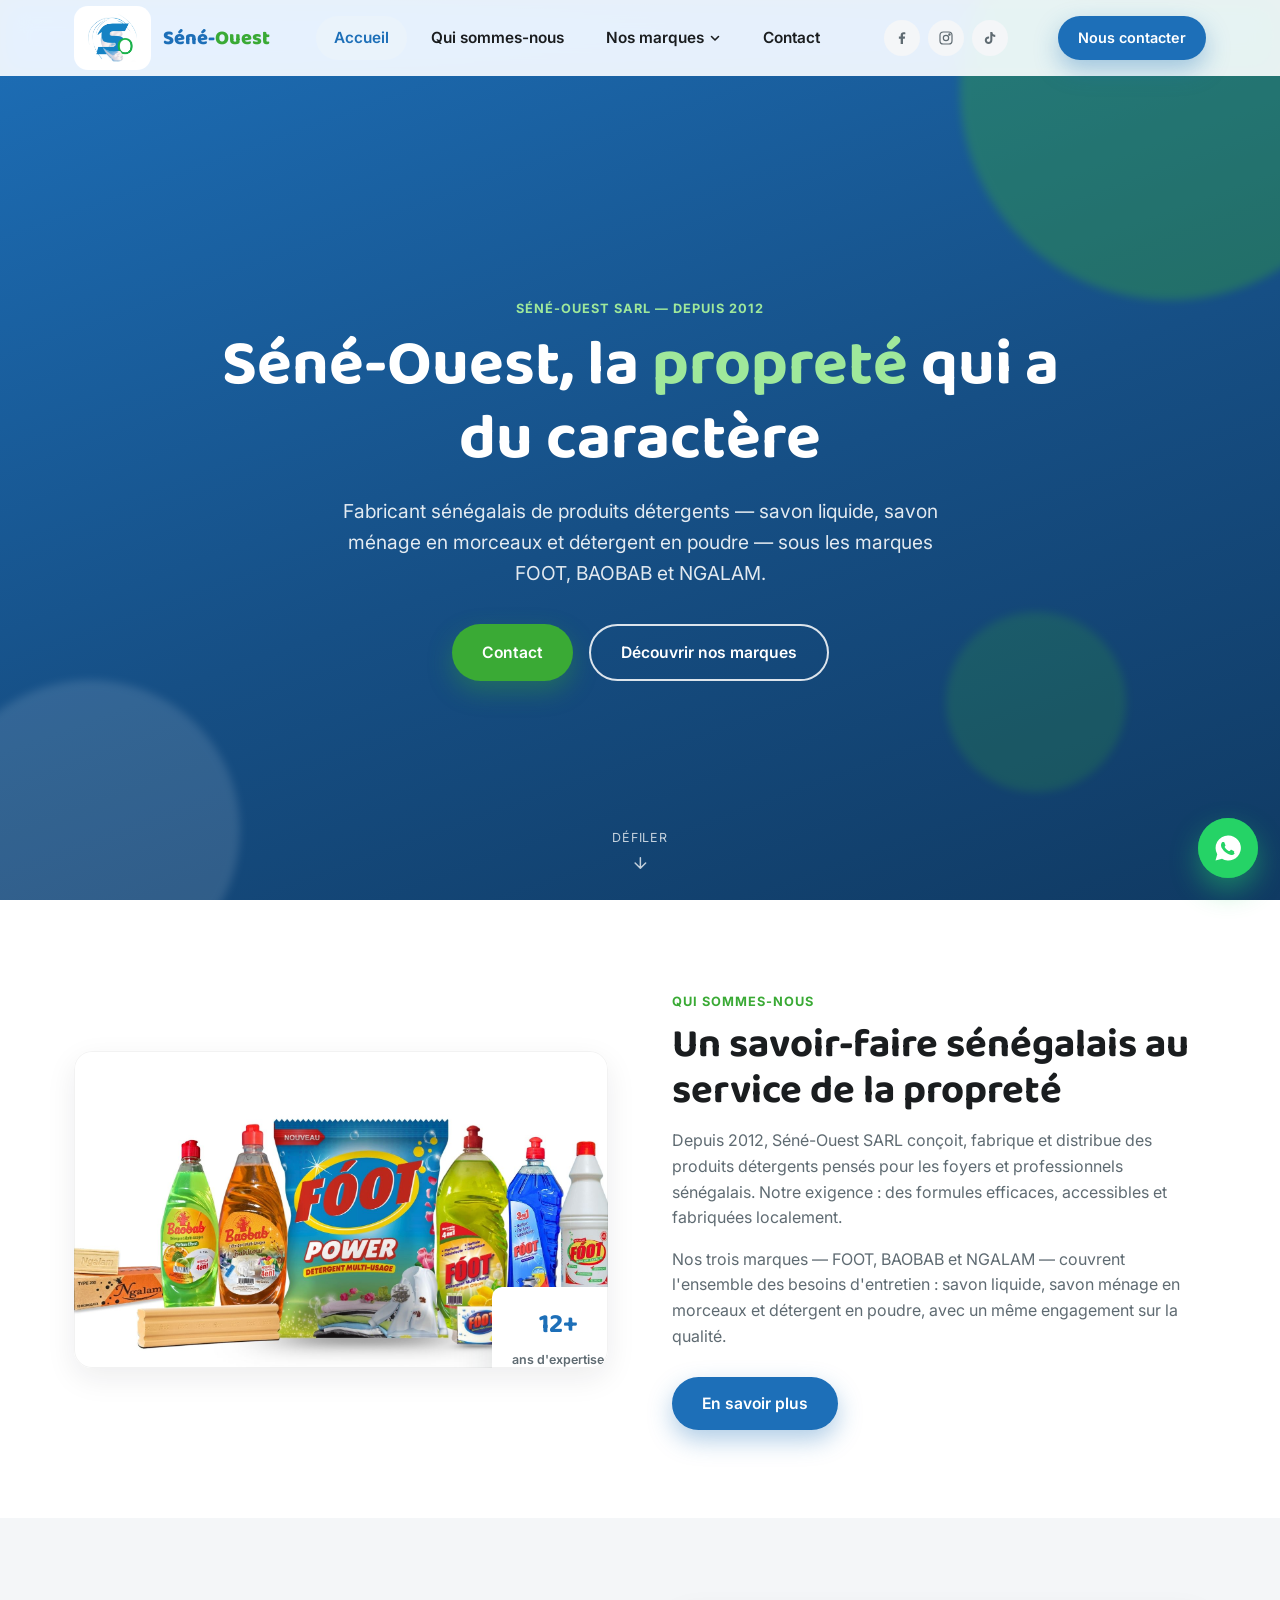
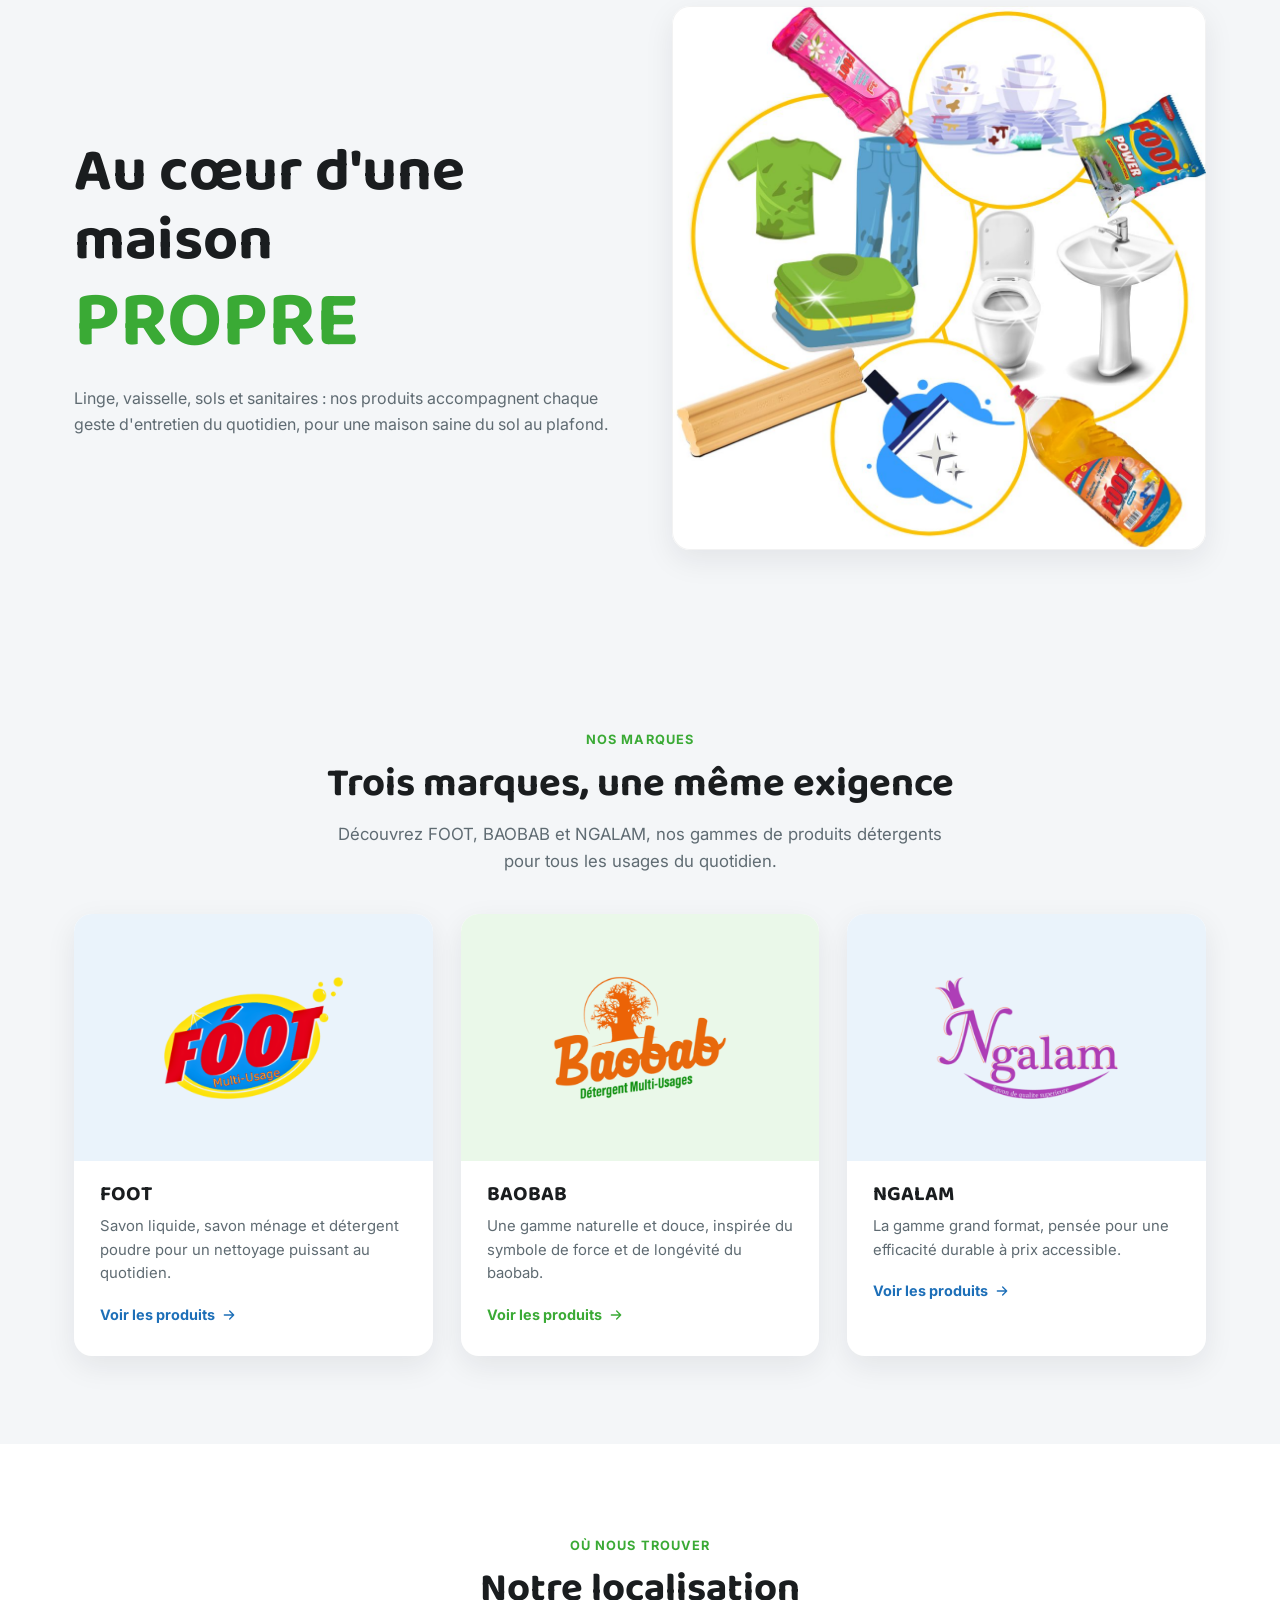
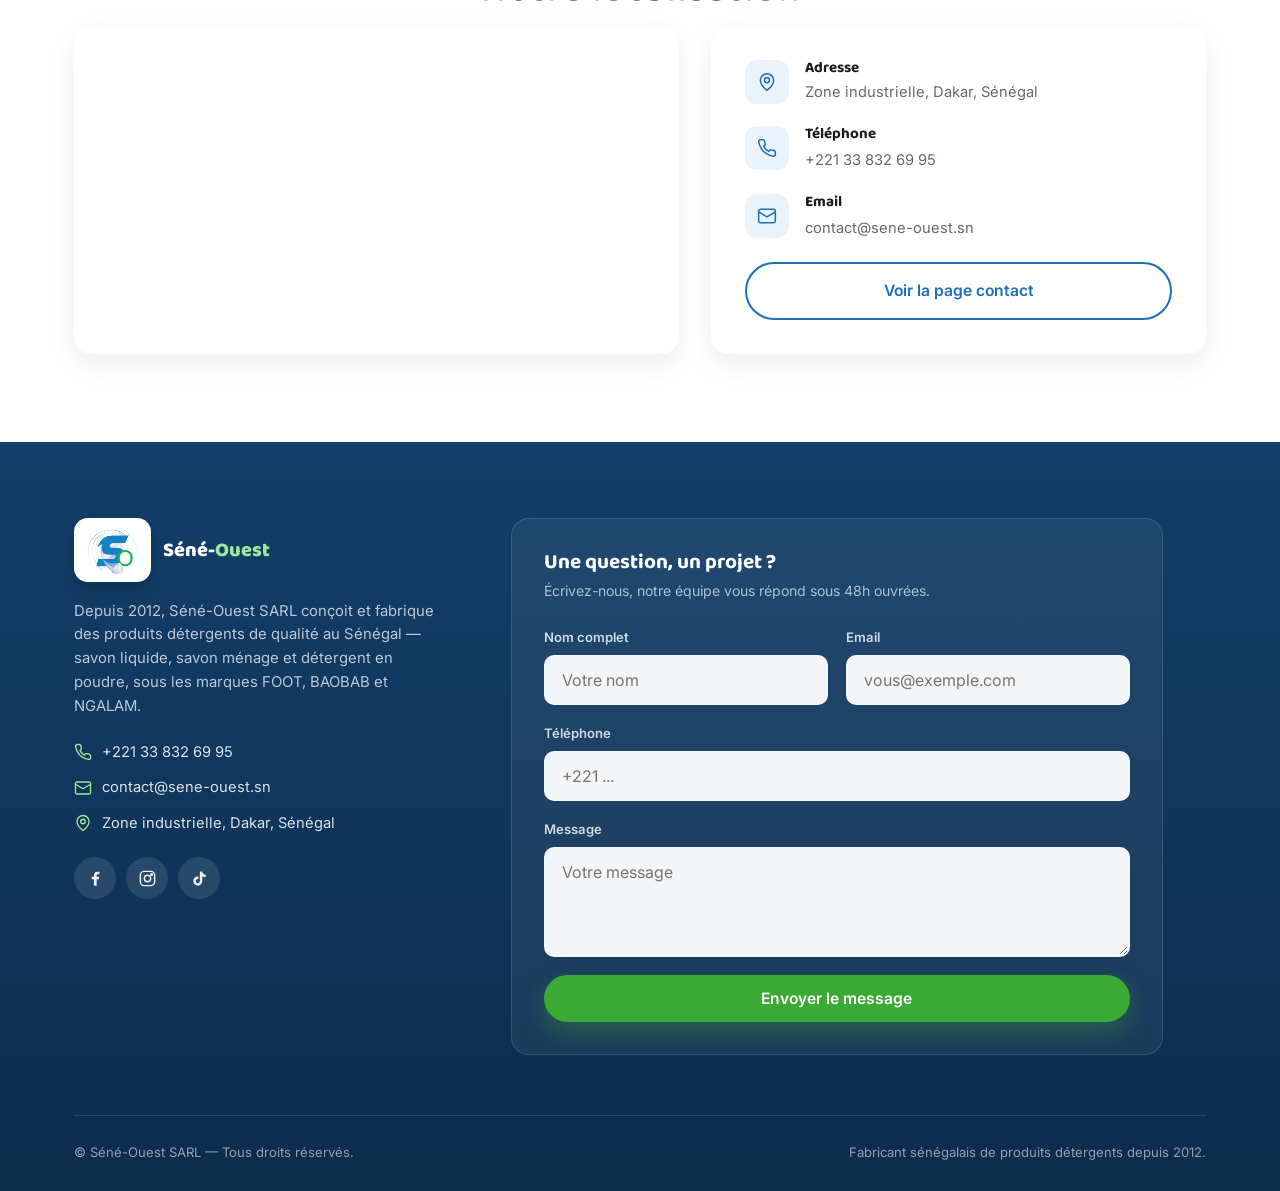
==== index.html @ f4e83b1d "Site Séné-Ouest - version initiale" ====
<!DOCTYPE html>
<html lang="fr">
<head>
<meta charset="UTF-8">
<meta name="viewport" content="width=device-width, initial-scale=1.0">
<title>Séné-Ouest SARL — Produits détergents FOOT, BAOBAB, NGALAM</title>
<meta name="description" content="Séné-Ouest SARL, entreprise sénégalaise depuis 2012, fabrique des produits détergents de qualité : savon liquide, savon ménage, détergent en poudre. Marques FOOT, BAOBAB, NGALAM.">
<link rel="icon" type="image/png" href="img/favicon.png">
<link rel="stylesheet" href="css/style.css">
</head>
<body data-page="accueil">

<div id="site-header"></div>

<main>

  <!-- HERO -->
  <section class="hero">
    <div class="hero-blob hero-blob--1"></div>
    <div class="hero-blob hero-blob--2"></div>
    <div class="hero-blob hero-blob--3"></div>
    <div class="hero-bubbles"></div>

    <div class="container hero-content">
      <span class="eyebrow">Séné-Ouest SARL — Depuis 2012</span>
      <!--
        Variantes de slogan proposées (à ajuster librement) :
        1. Séné-Ouest, la propreté qui a du caractère   (retenue par défaut)
        2. Séné-Ouest, l'éclat qui vient de chez nous
        3. Séné-Ouest, le savoir-faire sénégalais qui nettoie large
        4. Séné-Ouest, la fraîcheur qui a du répondant
      -->
      <h1 class="hero-title">Séné-Ouest, la <span class="hl">propreté</span> qui a du caractère</h1>
      <p class="hero-subtitle">Fabricant sénégalais de produits détergents — savon liquide, savon ménage en morceaux et détergent en poudre — sous les marques FOOT, BAOBAB et NGALAM.</p>
      <div class="hero-actions">
        <a href="#contact-form-section" class="btn btn-accent">Contact</a>
        <a href="nos-marques.html" class="btn btn-outline">Découvrir nos marques</a>
      </div>
    </div>

    <div class="scroll-cue">
      <span>Défiler</span>
      <svg width="18" height="18" viewBox="0 0 24 24" fill="none" stroke="currentColor" stroke-width="2" stroke-linecap="round" stroke-linejoin="round"><path d="M12 5v14M5 12l7 7 7-7"/></svg>
    </div>
  </section>

  <!-- QUI SOMMES-NOUS (résumé) -->
  <section class="section">
    <div class="container">
      <div class="about-grid">
        <div class="about-photo reveal" style="aspect-ratio:16/9.5">
          <img src="img/sene-ouest-produits.jpg" alt="Produits Séné-Ouest — FOOT, BAOBAB, NGALAM" class="about-photo-img">
          <div class="about-badge">
            <strong>12+</strong>
            <span>ans d'expertise</span>
          </div>
        </div>

        <div class="about-text reveal reveal-delay-1">
          <span class="eyebrow">Qui sommes-nous</span>
          <h2 class="section-title">Un savoir-faire sénégalais au service de la propreté</h2>
          <p>Depuis 2012, Séné-Ouest SARL conçoit, fabrique et distribue des produits détergents pensés pour les foyers et professionnels sénégalais. Notre exigence : des formules efficaces, accessibles et fabriquées localement.</p>
          <p>Nos trois marques — FOOT, BAOBAB et NGALAM — couvrent l'ensemble des besoins d'entretien : savon liquide, savon ménage en morceaux et détergent en poudre, avec un même engagement sur la qualité.</p>
          <a href="qui-sommes-nous.html" class="btn btn-primary">En savoir plus</a>
        </div>
      </div>
    </div>
  </section>

  <!-- AU CŒUR D'UNE MAISON PROPRE -->
  <section class="section section--alt">
    <div class="container">
      <div class="about-grid about-grid--reverse">
        <div class="about-photo reveal" style="aspect-ratio:1080/1100">
          <img src="img/entretien-maison.jpg" alt="Les produits Séné-Ouest au service du linge, de la vaisselle, des sols et des sanitaires" class="about-photo-img">
        </div>

        <div class="about-text">
          <span class="eyebrow reveal">Le quotidien, simplifié</span>
          <h2 class="section-title maison-title">
            <span class="word reveal" style="transition-delay:.05s">Au</span>
            <span class="word reveal" style="transition-delay:.13s">cœur</span>
            <span class="word reveal" style="transition-delay:.21s">d'une</span>
            <span class="word reveal" style="transition-delay:.29s">maison</span><br>
            <span class="word word--accent reveal" style="transition-delay:.42s">PROPRE</span>
          </h2>
          <p class="reveal reveal-delay-2">Linge, vaisselle, sols et sanitaires : nos produits accompagnent chaque geste d'entretien du quotidien, pour une maison saine du sol au plafond.</p>
        </div>
      </div>
    </div>
  </section>

  <!-- NOS MARQUES -->
  <section class="section section--alt">
    <div class="container">
      <div class="section-header reveal">
        <span class="eyebrow">Nos marques</span>
        <h2 class="section-title">Trois marques, une même exigence</h2>
        <p class="section-subtitle">Découvrez FOOT, BAOBAB et NGALAM, nos gammes de produits détergents pour tous les usages du quotidien.</p>
      </div>

      <div class="brands-grid">
        <a href="foot.html" class="brand-card brand-card--foot reveal reveal-delay-1">
          <div class="brand-card-media" style="background:#eaf3fb">
            <img src="img/brand-foot.png" alt="Logo FOOT" class="brand-logo-img">
          </div>
          <div class="brand-card-body">
            <h3>FOOT</h3>
            <p>Savon liquide, savon ménage et détergent poudre pour un nettoyage puissant au quotidien.</p>
            <span class="brand-card-link">Voir les produits
              <svg viewBox="0 0 24 24" fill="none" stroke="currentColor" stroke-width="2" stroke-linecap="round" stroke-linejoin="round"><path d="M5 12h14M13 6l6 6-6 6"/></svg>
            </span>
          </div>
        </a>

        <a href="baobab.html" class="brand-card brand-card--baobab reveal reveal-delay-2">
          <div class="brand-card-media" style="background:#eaf8e9">
            <img src="img/brand-baobab.png" alt="Logo BAOBAB" class="brand-logo-img">
          </div>
          <div class="brand-card-body">
            <h3>BAOBAB</h3>
            <p>Une gamme naturelle et douce, inspirée du symbole de force et de longévité du baobab.</p>
            <span class="brand-card-link">Voir les produits
              <svg viewBox="0 0 24 24" fill="none" stroke="currentColor" stroke-width="2" stroke-linecap="round" stroke-linejoin="round"><path d="M5 12h14M13 6l6 6-6 6"/></svg>
            </span>
          </div>
        </a>

        <a href="ngalam.html" class="brand-card brand-card--ngalam reveal reveal-delay-3">
          <div class="brand-card-media" style="background:#eaf3fb">
            <img src="img/brand-ngalam.png" alt="Logo NGALAM" class="brand-logo-img">
          </div>
          <div class="brand-card-body">
            <h3>NGALAM</h3>
            <p>La gamme grand format, pensée pour une efficacité durable à prix accessible.</p>
            <span class="brand-card-link">Voir les produits
              <svg viewBox="0 0 24 24" fill="none" stroke="currentColor" stroke-width="2" stroke-linecap="round" stroke-linejoin="round"><path d="M5 12h14M13 6l6 6-6 6"/></svg>
            </span>
          </div>
        </a>
      </div>
    </div>
  </section>

  <!-- LOCALISATION -->
  <section class="section">
    <div class="container">
      <div class="section-header reveal">
        <span class="eyebrow">Où nous trouver</span>
        <h2 class="section-title">Notre localisation</h2>
      </div>

      <div class="map-wrap reveal reveal-delay-1">
        <div class="map-embed">
          <iframe src="https://www.google.com/maps?q=Dakar,Senegal&output=embed" loading="lazy" referrerpolicy="no-referrer-when-downgrade" title="Localisation Séné-Ouest SARL"></iframe>
        </div>
        <div class="location-card">
          <div class="location-item">
            <span class="location-icon">
              <svg viewBox="0 0 24 24" fill="none" stroke="currentColor" stroke-width="1.8" stroke-linecap="round" stroke-linejoin="round"><path d="M20 10c0 6-8 12-8 12s-8-6-8-12a8 8 0 0 1 16 0Z"/><circle cx="12" cy="10" r="3"/></svg>
            </span>
            <div><h4>Adresse</h4><p>Zone industrielle, Dakar, Sénégal</p></div>
          </div>
          <div class="location-item">
            <span class="location-icon">
              <svg viewBox="0 0 24 24" fill="none" stroke="currentColor" stroke-width="1.8" stroke-linecap="round" stroke-linejoin="round"><path d="M22 16.9v3a2 2 0 0 1-2.2 2 19.8 19.8 0 0 1-8.6-3.1 19.5 19.5 0 0 1-6-6A19.8 19.8 0 0 1 2.1 4.2 2 2 0 0 1 4.1 2h3a2 2 0 0 1 2 1.7c.1 1 .3 2 .7 3a2 2 0 0 1-.4 2.1L8 10.1a16 16 0 0 0 6 6l1.3-1.4a2 2 0 0 1 2.1-.4c1 .3 2 .5 3 .7a2 2 0 0 1 1.6 2Z"/></svg>
            </span>
            <div><h4>Téléphone</h4><a href="tel:+221338326995">+221 33 832 69 95</a></div>
          </div>
          <div class="location-item">
            <span class="location-icon">
              <svg viewBox="0 0 24 24" fill="none" stroke="currentColor" stroke-width="1.8" stroke-linecap="round" stroke-linejoin="round"><rect x="2" y="4" width="20" height="16" rx="2"/><path d="m2 7 10 6 10-6"/></svg>
            </span>
            <div><h4>Email</h4><a href="mailto:contact@sene-ouest.sn">contact@sene-ouest.sn</a></div>
          </div>
          <a href="contact.html" class="btn btn-outline-dark">Voir la page contact</a>
        </div>
      </div>
    </div>
  </section>

</main>

<div id="site-footer"></div>

<script src="js/main.js"></script>
</body>
</html>
---- css/style.css ----
/* ==========================================================================
   Séné-Ouest SARL — Site vitrine
   Charte : bleu #1D6FB8 / vert #3AAA35, fond blanc dominant
   ========================================================================== */

@import url('https://fonts.googleapis.com/css2?family=Baloo+2:wght@500;600;700;800&family=Inter:wght@400;500;600;700&display=swap');

:root {
  --blue: #1D6FB8;
  --blue-dark: #15578f;
  --blue-light: #eaf3fb;
  --green: #3AAA35;
  --green-dark: #2e8a2a;
  --green-light: #eaf8e9;
  --dark: #1a1d1f;
  --gray: #5f6b72;
  --gray-light: #f4f6f8;
  --white: #ffffff;
  --radius: 18px;
  --radius-sm: 10px;
  --shadow: 0 10px 30px rgba(20, 30, 40, 0.08);
  --shadow-hover: 0 18px 40px rgba(20, 30, 40, 0.16);
  --ease: cubic-bezier(.4, 0, .2, 1);
  --header-h: 76px;
}

* { margin: 0; padding: 0; box-sizing: border-box; }

html { scroll-behavior: smooth; scroll-padding-top: var(--header-h); }

body {
  font-family: 'Inter', system-ui, sans-serif;
  color: var(--dark);
  background: var(--white);
  line-height: 1.6;
  -webkit-font-smoothing: antialiased;
}

h1, h2, h3, h4, .font-title {
  font-family: 'Baloo 2', 'Inter', sans-serif;
  font-weight: 700;
  line-height: 1.15;
  color: var(--dark);
}

a { color: inherit; text-decoration: none; }
img { max-width: 100%; display: block; }
ul { list-style: none; }
button { font-family: inherit; cursor: pointer; border: none; background: none; }
input, textarea, select { font-family: inherit; font-size: 1rem; }

.container {
  width: 100%;
  max-width: 1180px;
  margin-inline: auto;
  padding-inline: 24px;
}

.section { padding: 88px 0; }
.section--tight { padding: 56px 0; }
.section--alt { background: var(--gray-light); }

.eyebrow {
  display: inline-block;
  font-weight: 700;
  font-size: 0.8rem;
  letter-spacing: .08em;
  text-transform: uppercase;
  color: var(--green);
  margin-bottom: 10px;
}

.section-title {
  font-size: clamp(1.7rem, 3.2vw, 2.5rem);
  margin-bottom: 14px;
}

.section-subtitle {
  color: var(--gray);
  font-size: 1.05rem;
  max-width: 620px;
  margin-bottom: 40px;
}

.section-header { text-align: center; }
.section-header .section-subtitle { margin-inline: auto; }

/* ---------- Buttons ---------- */
.btn {
  display: inline-flex;
  align-items: center;
  justify-content: center;
  gap: 8px;
  padding: 14px 30px;
  border-radius: 999px;
  font-weight: 600;
  font-size: 0.98rem;
  transition: transform .28s var(--ease), box-shadow .28s var(--ease), background-color .28s var(--ease), color .28s var(--ease);
  white-space: nowrap;
}
.btn:active { transform: translateY(1px) scale(.98); }

.btn-primary {
  background: var(--blue);
  color: var(--white);
  box-shadow: 0 10px 24px rgba(29, 111, 184, .35);
}
.btn-primary:hover { background: var(--blue-dark); transform: translateY(-3px); box-shadow: 0 16px 30px rgba(29, 111, 184, .4); }

.btn-accent {
  background: var(--green);
  color: var(--white);
  box-shadow: 0 10px 24px rgba(58, 170, 53, .35);
}
.btn-accent:hover { background: var(--green-dark); transform: translateY(-3px); box-shadow: 0 16px 30px rgba(58, 170, 53, .4); }

.btn-outline {
  background: transparent;
  color: var(--white);
  border: 2px solid rgba(255,255,255,.85);
}
.btn-outline:hover { background: rgba(255,255,255,.15); transform: translateY(-3px); }

.btn-outline-dark {
  background: transparent;
  color: var(--blue);
  border: 2px solid var(--blue);
}
.btn-outline-dark:hover { background: var(--blue); color: var(--white); transform: translateY(-3px); }

.btn-sm { padding: 10px 20px; font-size: .9rem; }
.btn-block { width: 100%; }

/* ==========================================================================
   Header / Navigation
   ========================================================================== */
.site-header {
  position: fixed;
  inset-inline: 0;
  top: 0;
  height: var(--header-h);
  display: flex;
  align-items: center;
  background: rgba(255,255,255,.9);
  backdrop-filter: saturate(180%) blur(14px);
  z-index: 1000;
  transition: box-shadow .3s var(--ease), background-color .3s var(--ease);
}
.site-header.is-scrolled { box-shadow: 0 4px 20px rgba(20,30,40,.08); background: rgba(255,255,255,.97); }

.site-header .container {
  display: flex;
  align-items: center;
  justify-content: space-between;
  height: 100%;
}

.brand { display: flex; align-items: center; gap: 12px; flex-shrink: 0; }
.brand-logo-wrap {
  display: inline-flex;
  align-items: center;
  justify-content: center;
  background: var(--white);
  border-radius: 14px;
  padding: 6px 12px;
}
.brand-logo { height: 52px; width: auto; display: block; }
.brand-name {
  font-family: 'Baloo 2', sans-serif;
  font-weight: 800;
  font-size: 1.25rem;
  color: var(--blue);
  line-height: 1;
  white-space: nowrap;
}
.brand-name span { color: var(--green); }
.footer-intro .brand-name { color: var(--white); }
.footer-intro .brand-name span { color: #9fe89b; }

.nav-desktop { display: none; }
@media (min-width: 900px) {
  .nav-desktop { display: flex; align-items: center; gap: 6px; }
}

.nav-link {
  position: relative;
  padding: 10px 18px;
  font-weight: 600;
  font-size: .96rem;
  border-radius: 999px;
  color: var(--dark);
  transition: color .25s var(--ease), background-color .25s var(--ease);
}
.nav-link:hover { color: var(--blue); background: var(--blue-light); }
.nav-link.is-active { color: var(--blue); background: var(--blue-light); }

.nav-item-dropdown { position: relative; }
.nav-item-dropdown > .nav-link { display: inline-flex; align-items: center; gap: 5px; }
.nav-caret { transition: transform .25s var(--ease); }
.nav-item-dropdown:hover .nav-caret { transform: rotate(180deg); }

.dropdown-menu {
  position: absolute;
  top: calc(100% + 10px);
  left: 50%;
  transform: translateX(-50%) translateY(6px);
  min-width: 200px;
  background: var(--white);
  border-radius: var(--radius-sm);
  box-shadow: var(--shadow-hover);
  padding: 10px;
  opacity: 0;
  visibility: hidden;
  transition: opacity .25s var(--ease), transform .25s var(--ease), visibility .25s;
}
.nav-item-dropdown:hover .dropdown-menu,
.nav-item-dropdown:focus-within .dropdown-menu {
  opacity: 1;
  visibility: visible;
  transform: translateX(-50%) translateY(0);
}
.dropdown-menu a {
  display: flex;
  align-items: center;
  gap: 10px;
  padding: 10px 12px;
  border-radius: 8px;
  font-weight: 600;
  font-size: .92rem;
  color: var(--dark);
  transition: background-color .2s var(--ease), color .2s var(--ease), padding-left .2s var(--ease);
}
.dropdown-menu a:hover { background: var(--blue-light); color: var(--blue); padding-left: 16px; }
.dropdown-menu .dot { width: 8px; height: 8px; border-radius: 50%; flex-shrink: 0; }

.header-social { display: flex; align-items: center; gap: 8px; }
.header-social a {
  width: 36px;
  height: 36px;
  border-radius: 50%;
  background: var(--gray-light);
  color: var(--gray);
  display: flex;
  align-items: center;
  justify-content: center;
  transition: background-color .25s var(--ease), color .25s var(--ease), transform .25s var(--ease);
}
.header-social svg { width: 16px; height: 16px; }
.header-social a:hover { background: var(--blue-light); color: var(--blue); transform: translateY(-2px); }

.header-social--desktop { display: none; }
@media (min-width: 900px) { .header-social--desktop { display: flex; margin-right: 4px; } }

.header-social--mobile { margin-top: 18px; }

.header-cta { display: none; }
@media (min-width: 900px) { .header-cta { display: inline-flex; } }

/* Mobile toggle */
.nav-toggle {
  display: flex;
  flex-direction: column;
  justify-content: center;
  gap: 5px;
  width: 42px;
  height: 42px;
  align-items: center;
}
@media (min-width: 900px) { .nav-toggle { display: none; } }
.nav-toggle span {
  display: block;
  width: 24px;
  height: 2.5px;
  background: var(--dark);
  border-radius: 2px;
  transition: transform .3s var(--ease), opacity .3s var(--ease);
}
.nav-toggle.is-open span:nth-child(1) { transform: translateY(7.5px) rotate(45deg); }
.nav-toggle.is-open span:nth-child(2) { opacity: 0; }
.nav-toggle.is-open span:nth-child(3) { transform: translateY(-7.5px) rotate(-45deg); }

.nav-mobile {
  position: fixed;
  top: var(--header-h);
  left: 0;
  right: 0;
  bottom: 0;
  background: var(--white);
  transform: translateX(100%);
  transition: transform .35s var(--ease);
  overflow-y: auto;
  z-index: 999;
  padding: 20px 24px 40px;
}
.nav-mobile.is-open { transform: translateX(0); }
@media (min-width: 900px) { .nav-mobile { display: none; } }

.nav-mobile .nav-link { display: block; width: 100%; text-align: left; padding: 14px 16px; font-size: 1.05rem; }

.accordion-trigger {
  display: flex;
  align-items: center;
  justify-content: space-between;
  width: 100%;
  padding: 14px 16px;
  font-weight: 600;
  font-size: 1.05rem;
  border-radius: 999px;
}
.accordion-trigger:hover { color: var(--blue); background: var(--blue-light); }
.accordion-trigger .nav-caret { transition: transform .3s var(--ease); }
.accordion-trigger.is-open .nav-caret { transform: rotate(180deg); }

.accordion-panel {
  max-height: 0;
  overflow: hidden;
  transition: max-height .35s var(--ease);
  padding-left: 12px;
}
.accordion-panel a {
  display: flex;
  align-items: center;
  gap: 10px;
  padding: 12px 16px;
  font-weight: 600;
  color: var(--gray);
}
.accordion-panel a:hover { color: var(--blue); }
.accordion-panel .dot { width: 8px; height: 8px; border-radius: 50%; }

.nav-mobile .header-cta { display: flex; margin-top: 18px; }

/* ==========================================================================
   Hero
   ========================================================================== */
.hero {
  position: relative;
  min-height: 100vh;
  display: flex;
  align-items: center;
  overflow: hidden;
  background: linear-gradient(160deg, var(--blue) 0%, #164f85 55%, #103a63 100%);
}

.hero-blob {
  position: absolute;
  border-radius: 50%;
  filter: blur(4px);
  opacity: .35;
  animation: float 9s ease-in-out infinite;
}
.hero-blob--1 { width: 420px; height: 420px; background: var(--green); top: -120px; right: -100px; }
.hero-blob--2 { width: 300px; height: 300px; background: #ffffff; bottom: -80px; left: -60px; opacity: .12; animation-delay: -3s; }
.hero-blob--3 { width: 180px; height: 180px; background: var(--green); bottom: 12%; right: 12%; opacity: .2; animation-delay: -6s; }

@keyframes float {
  0%, 100% { transform: translate(0, 0) scale(1); }
  50% { transform: translate(-20px, 24px) scale(1.06); }
}

.hero-bubbles { position: absolute; inset: 0; overflow: hidden; pointer-events: none; }
.float-bottle {
  position: absolute;
  bottom: -140px;
  opacity: 0;
  filter: drop-shadow(0 10px 18px rgba(0,0,0,.28));
  animation: float-rise linear infinite;
  will-change: transform, opacity;
}
@keyframes float-rise {
  0% { transform: translateY(0) rotate(0deg); opacity: 0; }
  8% { opacity: .8; }
  50% { transform: translateY(-58vh) rotate(var(--tilt, 8deg)); }
  92% { opacity: .8; }
  100% { transform: translateY(-125vh) rotate(calc(var(--tilt, 8deg) * -1)); opacity: 0; }
}

.hero-content {
  position: relative;
  z-index: 2;
  padding-top: var(--header-h);
  text-align: center;
  color: var(--white);
}
.hero-content .eyebrow { color: #9fe89b; }
.hero-title {
  font-size: clamp(2.2rem, 6vw, 4rem);
  color: var(--white);
  max-width: 900px;
  margin: 0 auto 20px;
}
.hero-title .hl { color: #9fe89b; }
.hero-subtitle {
  font-size: clamp(1rem, 2vw, 1.2rem);
  max-width: 620px;
  margin: 0 auto 36px;
  color: rgba(255,255,255,.88);
}
.hero-actions { display: flex; gap: 16px; justify-content: center; flex-wrap: wrap; }

.scroll-cue {
  position: absolute;
  bottom: 28px;
  left: 50%;
  transform: translateX(-50%);
  color: rgba(255,255,255,.75);
  display: flex;
  flex-direction: column;
  align-items: center;
  gap: 6px;
  font-size: .78rem;
  letter-spacing: .06em;
  text-transform: uppercase;
  animation: bounce 2s ease-in-out infinite;
}
@keyframes bounce {
  0%, 100% { transform: translate(-50%, 0); }
  50% { transform: translate(-50%, 8px); }
}

/* ==========================================================================
   Reveal on scroll
   ========================================================================== */
.reveal {
  opacity: 0;
  transform: translateY(36px);
  transition: opacity .7s var(--ease), transform .7s var(--ease);
}
.reveal.is-visible { opacity: 1; transform: translateY(0); }
.reveal-delay-1.is-visible { transition-delay: .1s; }
.reveal-delay-2.is-visible { transition-delay: .2s; }
.reveal-delay-3.is-visible { transition-delay: .3s; }
.reveal-delay-4.is-visible { transition-delay: .4s; }

/* ==========================================================================
   About summary (home) & About page
   ========================================================================== */
.about-grid {
  display: grid;
  gap: 48px;
  align-items: center;
}
@media (min-width: 900px) { .about-grid { grid-template-columns: 1fr 1fr; gap: 64px; } }
@media (min-width: 900px) { .about-grid--reverse .about-photo { order: 2; } }

.about-photo {
  position: relative;
  border-radius: var(--radius);
  overflow: hidden;
  aspect-ratio: 4/3.2;
  box-shadow: var(--shadow);
}
.about-photo svg { width: 100%; height: 100%; }
.about-photo img.brand-logo-photo { width: 100%; height: 100%; object-fit: contain; padding: 48px; box-sizing: border-box; }
.about-photo img.about-photo-img { width: 100%; height: 100%; object-fit: cover; object-position: center; display: block; }
.about-photo::after {
  content: '';
  position: absolute;
  inset: 0;
  border-radius: var(--radius);
  box-shadow: inset 0 0 0 1px rgba(0,0,0,.05);
}

.about-badge {
  position: absolute;
  bottom: -20px;
  right: -16px;
  background: var(--white);
  border-radius: var(--radius-sm);
  box-shadow: var(--shadow-hover);
  padding: 16px 20px;
  text-align: center;
  min-width: 120px;
}
.about-badge strong { display: block; font-family: 'Baloo 2', sans-serif; font-size: 1.7rem; color: var(--blue); }
.about-badge span { font-size: .78rem; color: var(--gray); font-weight: 600; }

.about-text p { color: var(--gray); margin-bottom: 16px; }
.about-text .btn { margin-top: 12px; }

.maison-title {
  font-size: clamp(2.3rem, 5vw, 3.8rem);
  margin-bottom: 18px;
}
.maison-title .word { display: inline-block; }
.maison-title .word--accent {
  color: var(--green);
  font-size: 1.3em;
}
.maison-title .word--accent.reveal {
  transition: none;
  transform: translateY(36px) scale(.6) rotate(-8deg);
}
.maison-title .word--accent.reveal.is-visible {
  animation: propre-pop .8s var(--ease) forwards;
}
@keyframes propre-pop {
  0% { transform: translateY(36px) scale(.6) rotate(-8deg); opacity: 0; }
  55% { transform: translateY(-8px) scale(1.15) rotate(4deg); opacity: 1; }
  100% { transform: translateY(0) scale(1) rotate(0deg); opacity: 1; }
}

/* Values grid (about page) */
.values-grid {
  display: grid;
  gap: 24px;
  grid-template-columns: 1fr;
}
@media (min-width: 700px) { .values-grid { grid-template-columns: repeat(3, 1fr); } }

.value-card {
  background: var(--white);
  border-radius: var(--radius);
  padding: 32px 26px;
  box-shadow: var(--shadow);
  transition: transform .35s var(--ease), box-shadow .35s var(--ease);
}
.value-card:hover { transform: translateY(-8px); box-shadow: var(--shadow-hover); }
.value-icon {
  width: 56px;
  height: 56px;
  border-radius: 14px;
  display: flex;
  align-items: center;
  justify-content: center;
  margin-bottom: 18px;
}
.value-icon svg { width: 28px; height: 28px; }
.value-card h3 { font-size: 1.15rem; margin-bottom: 10px; }
.value-card p { color: var(--gray); font-size: .95rem; }

/* ==========================================================================
   Marques (cards)
   ========================================================================== */
.brands-grid {
  display: grid;
  gap: 28px;
  grid-template-columns: 1fr;
}
@media (min-width: 700px) { .brands-grid { grid-template-columns: repeat(3, 1fr); } }

.brand-card {
  position: relative;
  display: block;
  border-radius: var(--radius);
  overflow: hidden;
  background: var(--white);
  box-shadow: var(--shadow);
  transition: transform .4s var(--ease), box-shadow .4s var(--ease);
  isolation: isolate;
}
.brand-card:hover { transform: translateY(-10px) scale(1.015); box-shadow: var(--shadow-hover); }

.brand-card-media {
  aspect-ratio: 16/11;
  display: flex;
  align-items: center;
  justify-content: center;
  padding: 30px;
  transition: transform .5s var(--ease);
}
.brand-card:hover .brand-card-media { transform: scale(1.05); }
.brand-card-media svg { width: 100%; height: 100%; max-height: 130px; }
.brand-card-media img.brand-logo-img { width: auto; height: 100%; max-height: 130px; max-width: 100%; object-fit: contain; }

.brand-card-body { padding: 22px 26px 28px; }
.brand-card-body h3 { font-size: 1.3rem; margin-bottom: 8px; }
.brand-card-body p { color: var(--gray); font-size: .93rem; margin-bottom: 16px; }
.brand-card-link { display: inline-flex; align-items: center; gap: 6px; font-weight: 700; font-size: .9rem; }
.brand-card-link svg { width: 16px; height: 16px; transition: transform .3s var(--ease); }
.brand-card:hover .brand-card-link svg { transform: translateX(5px); }

.brand-card--foot .brand-card-link { color: var(--blue); }
.brand-card--baobab .brand-card-link { color: var(--green); }
.brand-card--ngalam .brand-card-link { color: var(--blue); }

/* ==========================================================================
   Page marque — hero band
   ========================================================================== */
.brand-hero {
  padding: calc(var(--header-h) + 56px) 0 56px;
  text-align: center;
  color: var(--white);
  position: relative;
  overflow: hidden;
}
.brand-hero-badge {
  display: inline-flex;
  align-items: center;
  justify-content: center;
  background: var(--white);
  border-radius: 20px;
  padding: 14px 24px;
  margin: 0 auto 22px;
  box-shadow: 0 14px 34px rgba(0,0,0,.2);
}
.brand-hero-badge img { height: 64px; width: auto; display: block; }
.brand-hero h1 { color: var(--white); font-size: clamp(1.9rem, 4vw, 2.8rem); margin-bottom: 12px; }
.brand-hero p { color: rgba(255,255,255,.9); max-width: 560px; margin: 0 auto; }

.brand-hero--foot { background: linear-gradient(135deg, var(--blue), #123f6b); }
.brand-hero--baobab { background: linear-gradient(135deg, var(--green), #1f6a1c); }
.brand-hero--ngalam { background: linear-gradient(135deg, #164f85, var(--blue)); }

/* ==========================================================================
   Produits — grille de cards
   ========================================================================== */
.products-grid {
  display: grid;
  gap: 22px;
  grid-template-columns: repeat(2, 1fr);
}
@media (min-width: 700px) { .products-grid { grid-template-columns: repeat(3, 1fr); gap: 26px; } }
@media (min-width: 1024px) { .products-grid { grid-template-columns: repeat(4, 1fr); gap: 28px; } }

.product-card {
  background: var(--white);
  border-radius: var(--radius);
  overflow: hidden;
  box-shadow: var(--shadow);
  transition: transform .35s var(--ease), box-shadow .35s var(--ease);
  display: flex;
  flex-direction: column;
}
.product-card:hover { transform: translateY(-8px) scale(1.02); box-shadow: var(--shadow-hover); }

.product-media {
  aspect-ratio: 1/1;
  display: flex;
  align-items: center;
  justify-content: center;
  padding: 22px;
  position: relative;
}
.product-media svg { width: 62%; height: 62%; transition: transform .4s var(--ease); }
.product-card:hover .product-media svg { transform: scale(1.08) rotate(-3deg); }
.product-media img.product-photo { width: 100%; height: 100%; object-fit: contain; transition: transform .4s var(--ease); }
.product-card:hover .product-media img.product-photo { transform: scale(1.06); }

.product-tag {
  position: absolute;
  top: 12px;
  left: 12px;
  font-size: .68rem;
  font-weight: 700;
  text-transform: uppercase;
  letter-spacing: .04em;
  padding: 5px 10px;
  border-radius: 999px;
  color: var(--white);
}

.product-body { padding: 16px 16px 20px; flex: 1; display: flex; flex-direction: column; text-align: center; }
.product-body h3 { font-size: .98rem; margin-bottom: 6px; }
.product-body p { color: var(--gray); font-size: .82rem; flex: 1; }

/* ==========================================================================
   Localisation
   ========================================================================== */
.map-wrap {
  display: grid;
  gap: 32px;
  grid-template-columns: 1fr;
}
@media (min-width: 900px) { .map-wrap { grid-template-columns: 1.1fr .9fr; align-items: stretch; } }

.map-embed {
  border-radius: var(--radius);
  overflow: hidden;
  box-shadow: var(--shadow);
  min-height: 320px;
  border: none;
}
.map-embed iframe { width: 100%; height: 100%; min-height: 320px; border: 0; display: block; }

.location-card {
  background: var(--white);
  border-radius: var(--radius);
  box-shadow: var(--shadow);
  padding: 34px;
  display: flex;
  flex-direction: column;
  justify-content: center;
  gap: 22px;
}
.location-item { display: flex; gap: 16px; align-items: flex-start; }
.location-icon {
  width: 44px; height: 44px; border-radius: 12px;
  background: var(--blue-light); color: var(--blue);
  display: flex; align-items: center; justify-content: center; flex-shrink: 0;
}
.location-icon svg { width: 20px; height: 20px; }
.location-item h4 { font-size: .95rem; margin-bottom: 3px; }
.location-item p, .location-item a { color: var(--gray); font-size: .92rem; }
.location-item a:hover { color: var(--blue); }

/* ==========================================================================
   Footer + Contact form
   ========================================================================== */
.site-footer {
  background: linear-gradient(180deg, #123f6b, #0d2c4c);
  color: rgba(255,255,255,.92);
  padding: 76px 0 28px;
}
.footer-grid {
  display: grid;
  gap: 48px;
  grid-template-columns: 1fr;
}
@media (min-width: 960px) { .footer-grid { grid-template-columns: .9fr 1.1fr; } }

.footer-intro .brand { margin-bottom: 18px; }
.footer-intro .brand-logo-wrap { box-shadow: 0 6px 18px rgba(0,0,0,.18); }
.footer-intro p { color: rgba(255,255,255,.72); max-width: 360px; margin-bottom: 22px; font-size: .93rem; }

.footer-coords { display: flex; flex-direction: column; gap: 12px; margin-bottom: 22px; }
.footer-coords a, .footer-coords span {
  display: flex; align-items: center; gap: 10px; font-size: .92rem; color: rgba(255,255,255,.85);
  transition: color .25s var(--ease);
}
.footer-coords a:hover { color: #9fe89b; }
.footer-coords svg { width: 18px; height: 18px; flex-shrink: 0; color: #9fe89b; }

.social-row { display: flex; gap: 10px; }
.social-btn {
  width: 42px; height: 42px; border-radius: 50%;
  background: rgba(255,255,255,.1);
  display: flex; align-items: center; justify-content: center;
  transition: background-color .3s var(--ease), transform .3s var(--ease);
}
.social-btn svg { width: 19px; height: 19px; }
.social-btn:hover { background: var(--green); transform: translateY(-4px); }

/* Bouton flottant WhatsApp (site-wide) */
.whatsapp-float {
  position: fixed;
  right: 22px;
  bottom: 22px;
  width: 60px;
  height: 60px;
  border-radius: 50%;
  background: #25D366;
  color: #ffffff;
  display: flex;
  align-items: center;
  justify-content: center;
  box-shadow: 0 12px 28px rgba(37, 211, 102, .45);
  z-index: 950;
  transition: transform .3s var(--ease), box-shadow .3s var(--ease);
}
.whatsapp-float::before {
  content: '';
  position: absolute;
  inset: 0;
  border-radius: 50%;
  background: #25D366;
  opacity: .55;
  animation: whatsapp-pulse 2.4s ease-out infinite;
  z-index: -1;
}
.whatsapp-float svg { width: 30px; height: 30px; }
.whatsapp-float:hover { transform: scale(1.08); box-shadow: 0 16px 34px rgba(37, 211, 102, .55); }

@keyframes whatsapp-pulse {
  0% { transform: scale(1); opacity: .55; }
  100% { transform: scale(1.7); opacity: 0; }
}

@media (max-width: 599px) {
  .whatsapp-float { width: 52px; height: 52px; right: 16px; bottom: 16px; }
  .whatsapp-float svg { width: 26px; height: 26px; }
}

.footer-form-card {
  background: rgba(255,255,255,.06);
  border: 1px solid rgba(255,255,255,.12);
  border-radius: var(--radius);
  padding: 32px;
}
.footer-form-card h3 { color: var(--white); font-size: 1.3rem; margin-bottom: 6px; }
.footer-form-card .form-note { color: rgba(255,255,255,.65); font-size: .88rem; margin-bottom: 24px; }

.contact-form-card {
  background: var(--white);
  box-shadow: var(--shadow);
  border-radius: var(--radius);
  padding: 40px;
  max-width: 640px;
  margin: 0 auto;
  text-align: left;
}
.contact-form-card h3 { font-size: 1.4rem; margin-bottom: 6px; }
.contact-form-card .form-note { color: var(--gray); font-size: .92rem; margin-bottom: 26px; }
.contact-form-card .field label { color: var(--dark); }
.contact-form-card .field input, .contact-form-card .field textarea { background: var(--gray-light); }
.contact-form-card .form-feedback.success { background: var(--green-light); color: var(--green-dark); }

.form-row { display: grid; gap: 18px; grid-template-columns: 1fr; margin-bottom: 18px; }
@media (min-width: 600px) { .form-row--2 { grid-template-columns: 1fr 1fr; } }

.field { display: flex; flex-direction: column; gap: 7px; }
.field label { font-size: .82rem; font-weight: 600; color: rgba(255,255,255,.8); }
.field input, .field textarea {
  background: rgba(255,255,255,.95);
  border: 2px solid transparent;
  border-radius: var(--radius-sm);
  padding: 13px 16px;
  color: var(--dark);
  transition: border-color .25s var(--ease), box-shadow .25s var(--ease);
}
.field input:focus, .field textarea:focus {
  outline: none;
  border-color: var(--green);
  box-shadow: 0 0 0 4px rgba(58,170,53,.2);
}
.field textarea { resize: vertical; min-height: 110px; }
.field.has-error input, .field.has-error textarea { border-color: #e2564f; }
.field-error { display: none; color: #ffb3ae; font-size: .78rem; }
.field.has-error .field-error { display: block; }

.honeypot { position: absolute; left: -9999px; opacity: 0; height: 0; width: 0; }

.form-feedback {
  display: none;
  align-items: center;
  gap: 10px;
  padding: 14px 18px;
  border-radius: var(--radius-sm);
  font-size: .9rem;
  font-weight: 600;
  margin-bottom: 18px;
}
.form-feedback.is-visible { display: flex; }
.form-feedback.success { background: rgba(58,170,53,.18); color: #b7f0b2; }
.form-feedback svg { width: 20px; height: 20px; flex-shrink: 0; }

.footer-bottom {
  margin-top: 60px;
  padding-top: 26px;
  border-top: 1px solid rgba(255,255,255,.12);
  display: flex;
  flex-wrap: wrap;
  gap: 12px;
  justify-content: space-between;
  font-size: .82rem;
  color: rgba(255,255,255,.55);
}

/* ==========================================================================
   Contact page — coordinates
   ========================================================================== */
.contact-info-grid {
  display: grid;
  gap: 20px;
  grid-template-columns: 1fr;
  margin-bottom: 20px;
}
@media (min-width: 700px) { .contact-info-grid { grid-template-columns: repeat(3, 1fr); } }
.contact-info-card {
  background: var(--white);
  border-radius: var(--radius);
  box-shadow: var(--shadow);
  padding: 28px 24px;
  text-align: center;
  transition: transform .3s var(--ease), box-shadow .3s var(--ease);
}
.contact-info-card:hover { transform: translateY(-6px); box-shadow: var(--shadow-hover); }
.contact-info-card .location-icon { margin: 0 auto 14px; }
.contact-info-card h4 { margin-bottom: 6px; font-size: 1rem; }
.contact-info-card p, .contact-info-card a { color: var(--gray); font-size: .92rem; }
.contact-info-card a:hover { color: var(--blue); }

/* ==========================================================================
   Page intro band (used on secondary pages)
   ========================================================================== */
.page-hero {
  padding: calc(var(--header-h) + 64px) 0 60px;
  background: var(--gray-light);
  text-align: center;
}
.page-hero .eyebrow { }
.page-hero h1 { font-size: clamp(2rem, 4.4vw, 3rem); }
.page-hero p { color: var(--gray); max-width: 600px; margin: 14px auto 0; }

/* Breadcrumb-ish back link */
.back-link {
  display: inline-flex; align-items: center; gap: 8px;
  font-weight: 600; font-size: .9rem; color: var(--blue);
  margin-bottom: 20px;
}
.back-link svg { width: 16px; height: 16px; transition: transform .25s var(--ease); }
.back-link:hover svg { transform: translateX(-4px); }

/* Utilities */
.mt-0 { margin-top: 0 !important; }
.text-center { text-align: center; }
.flex-center { display: flex; align-items: center; justify-content: center; }
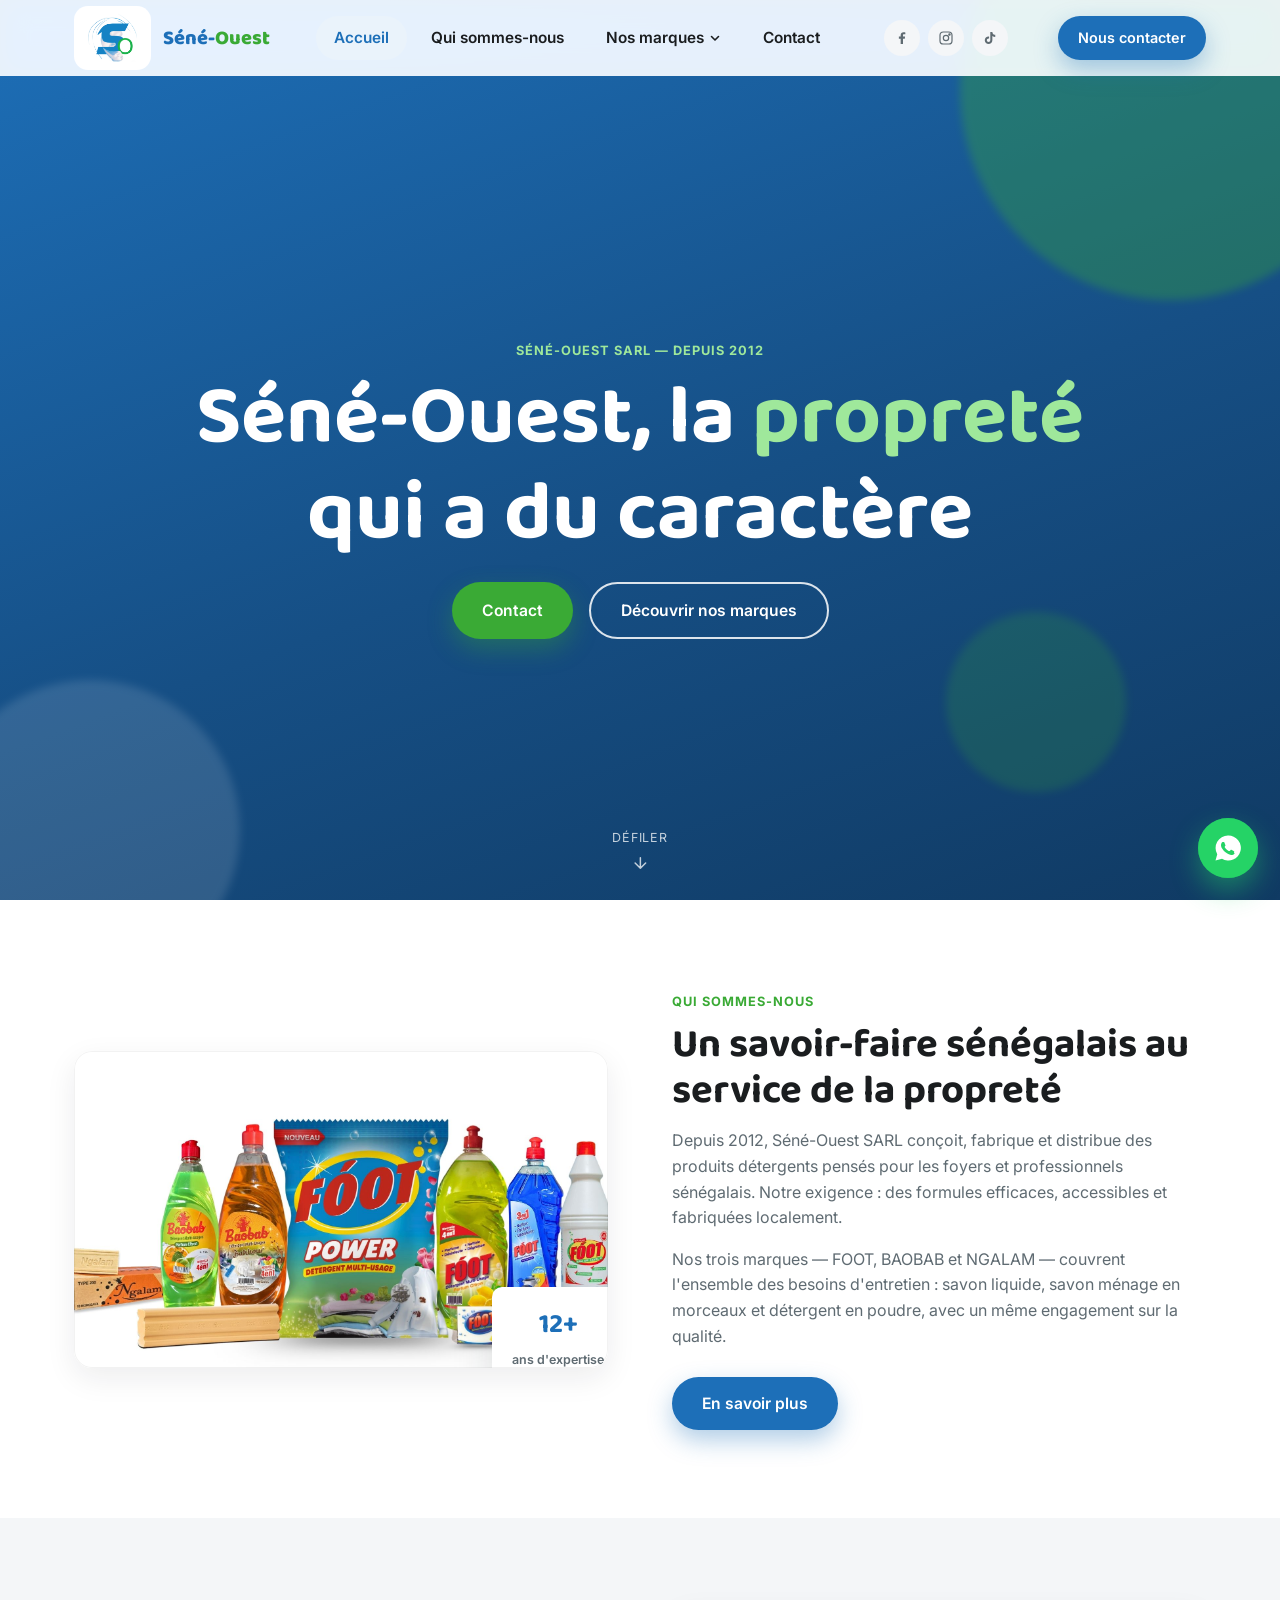
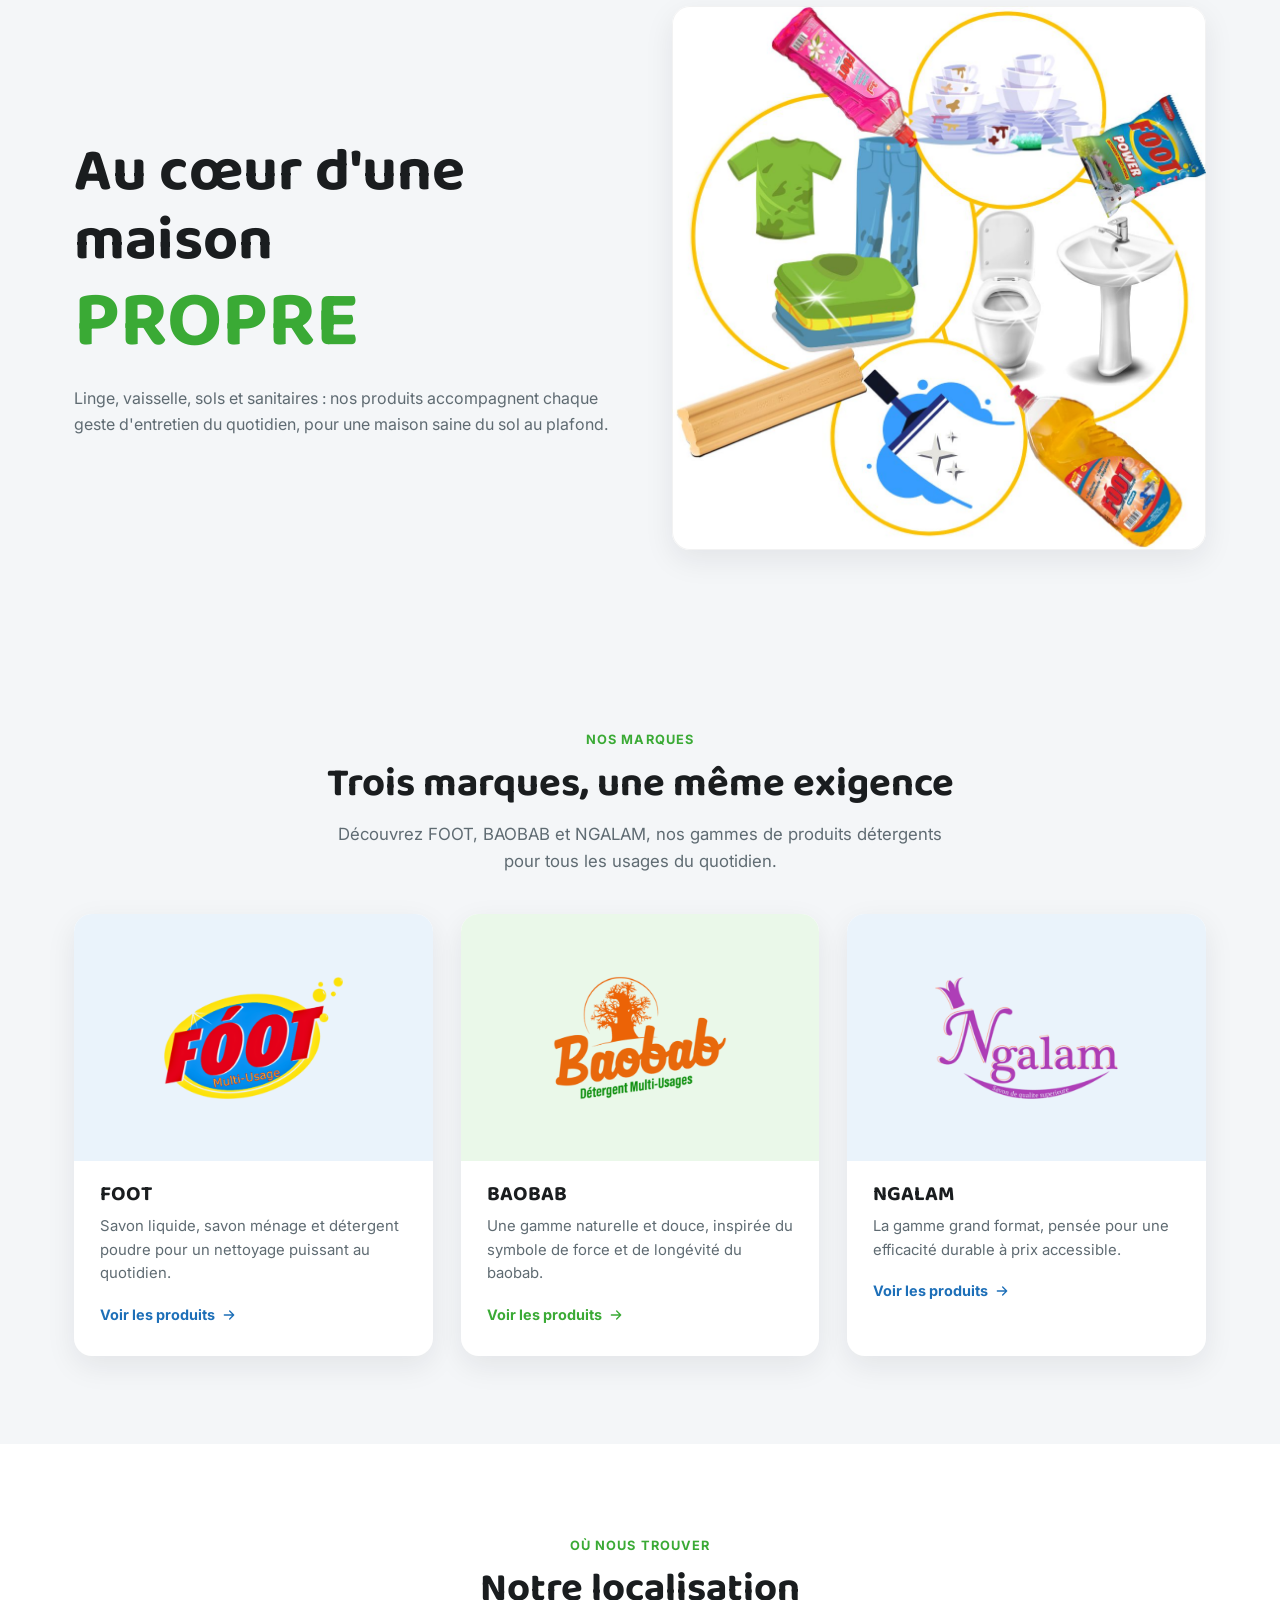
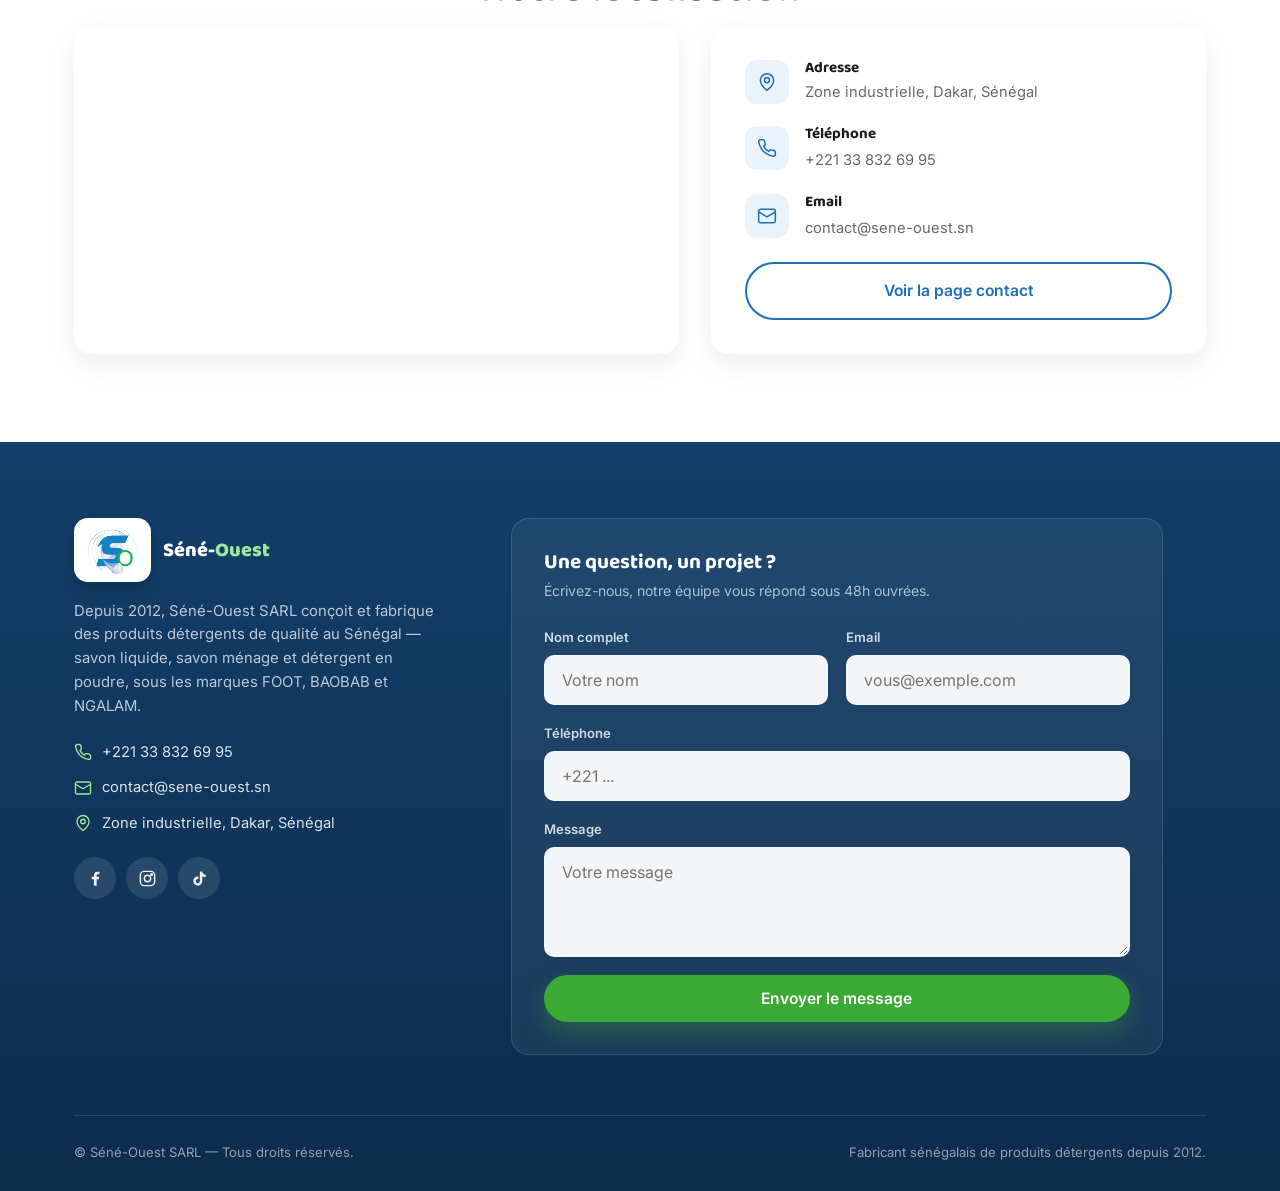
==== commit 089ad925: "modificatieon page accueil" ====
--- a/index.html
+++ b/index.html
@@ -31,7 +31,6 @@
         4. Séné-Ouest, la fraîcheur qui a du répondant
       -->
       <h1 class="hero-title">Séné-Ouest, la <span class="hl">propreté</span> qui a du caractère</h1>
-      <p class="hero-subtitle">Fabricant sénégalais de produits détergents — savon liquide, savon ménage en morceaux et détergent en poudre — sous les marques FOOT, BAOBAB et NGALAM.</p>
       <div class="hero-actions">
         <a href="#contact-form-section" class="btn btn-accent">Contact</a>
         <a href="nos-marques.html" class="btn btn-outline">Découvrir nos marques</a>
--- a/css/style.css
+++ b/css/style.css
@@ -384,9 +384,9 @@
 }
 .hero-content .eyebrow { color: #9fe89b; }
 .hero-title {
-  font-size: clamp(2.2rem, 6vw, 4rem);
+  font-size: clamp(2.6rem, 7.5vw, 5.2rem);
   color: var(--white);
-  max-width: 900px;
+  max-width: 1000px;
   margin: 0 auto 20px;
 }
 .hero-title .hl { color: #9fe89b; }
@@ -625,12 +625,18 @@
 .product-card:hover { transform: translateY(-8px) scale(1.02); box-shadow: var(--shadow-hover); }
 
 .product-media {
-  aspect-ratio: 1/1;
+  position: relative;
+  width: 100%;
+  height: 0;
+  padding-top: 100%;
+}
+.product-media-inner {
+  position: absolute;
+  inset: 0;
   display: flex;
   align-items: center;
   justify-content: center;
   padding: 22px;
-  position: relative;
 }
 .product-media svg { width: 62%; height: 62%; transition: transform .4s var(--ease); }
 .product-card:hover .product-media svg { transform: scale(1.08) rotate(-3deg); }
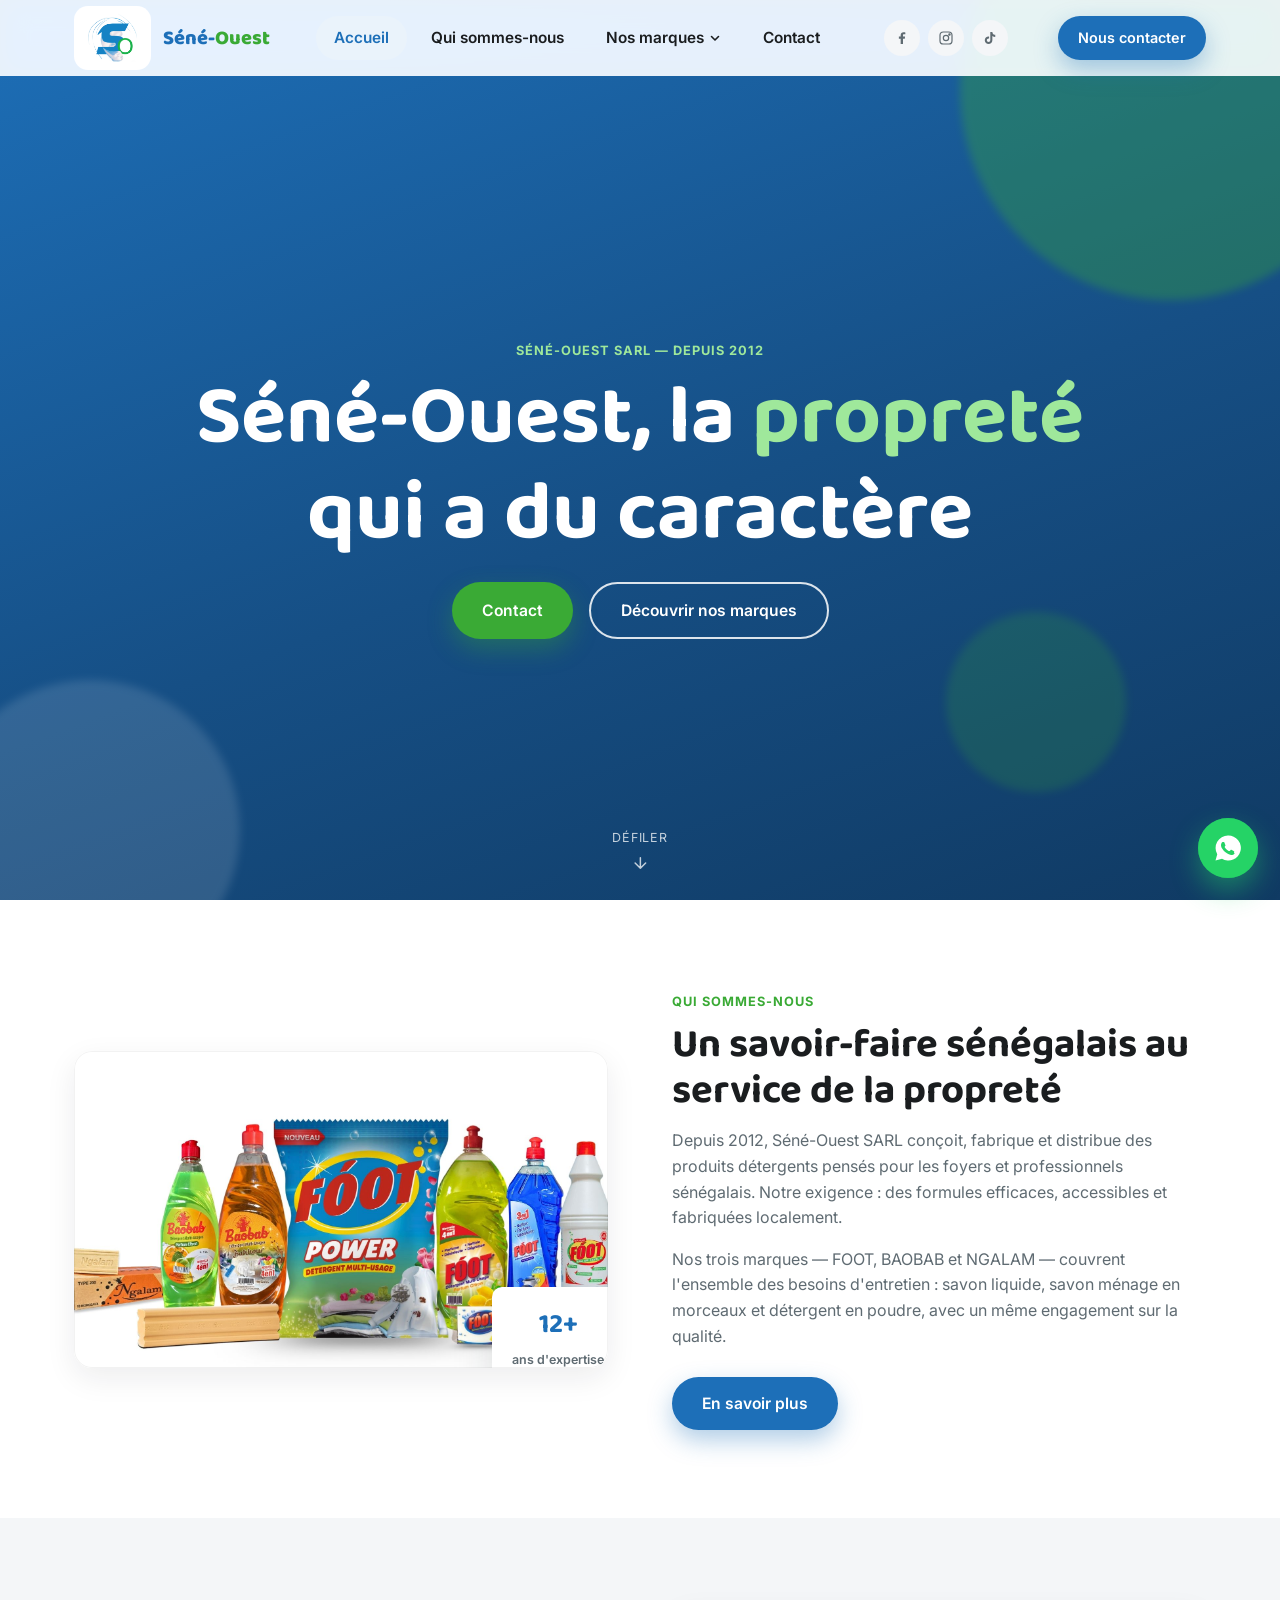
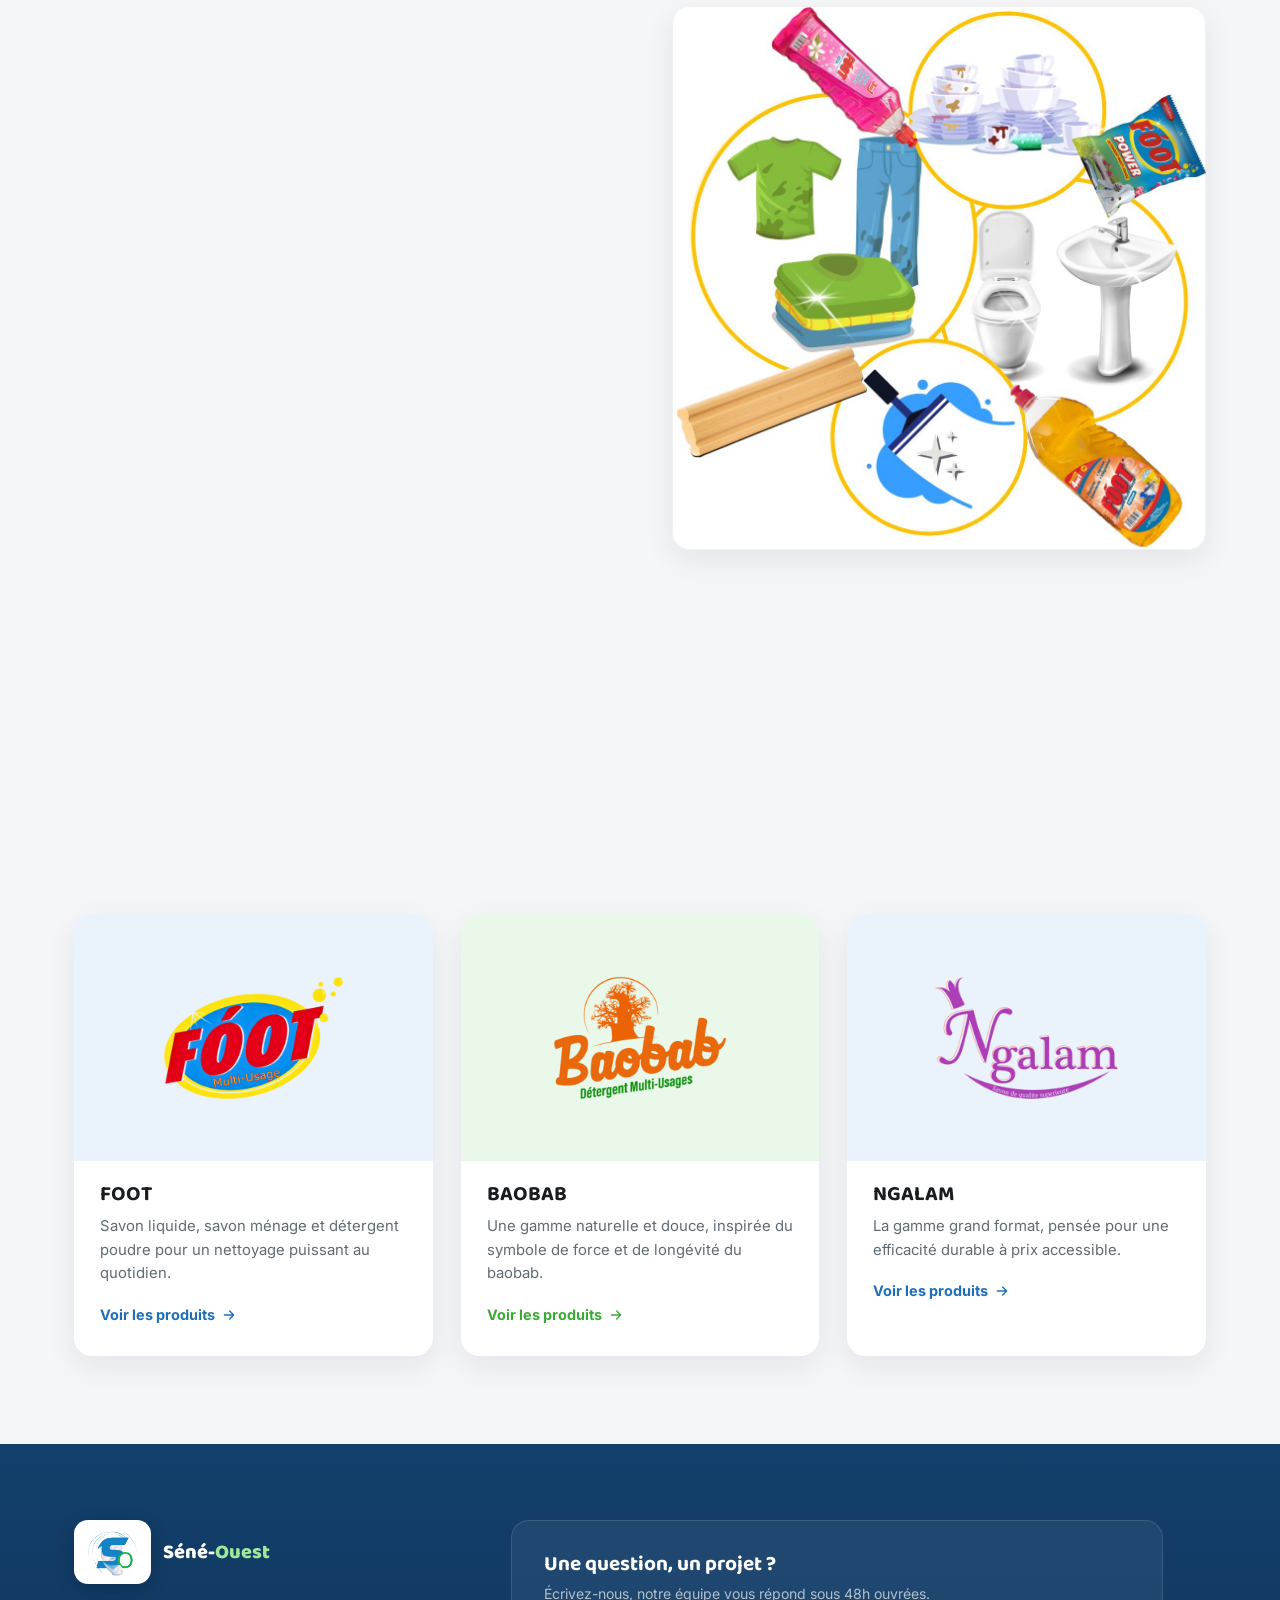
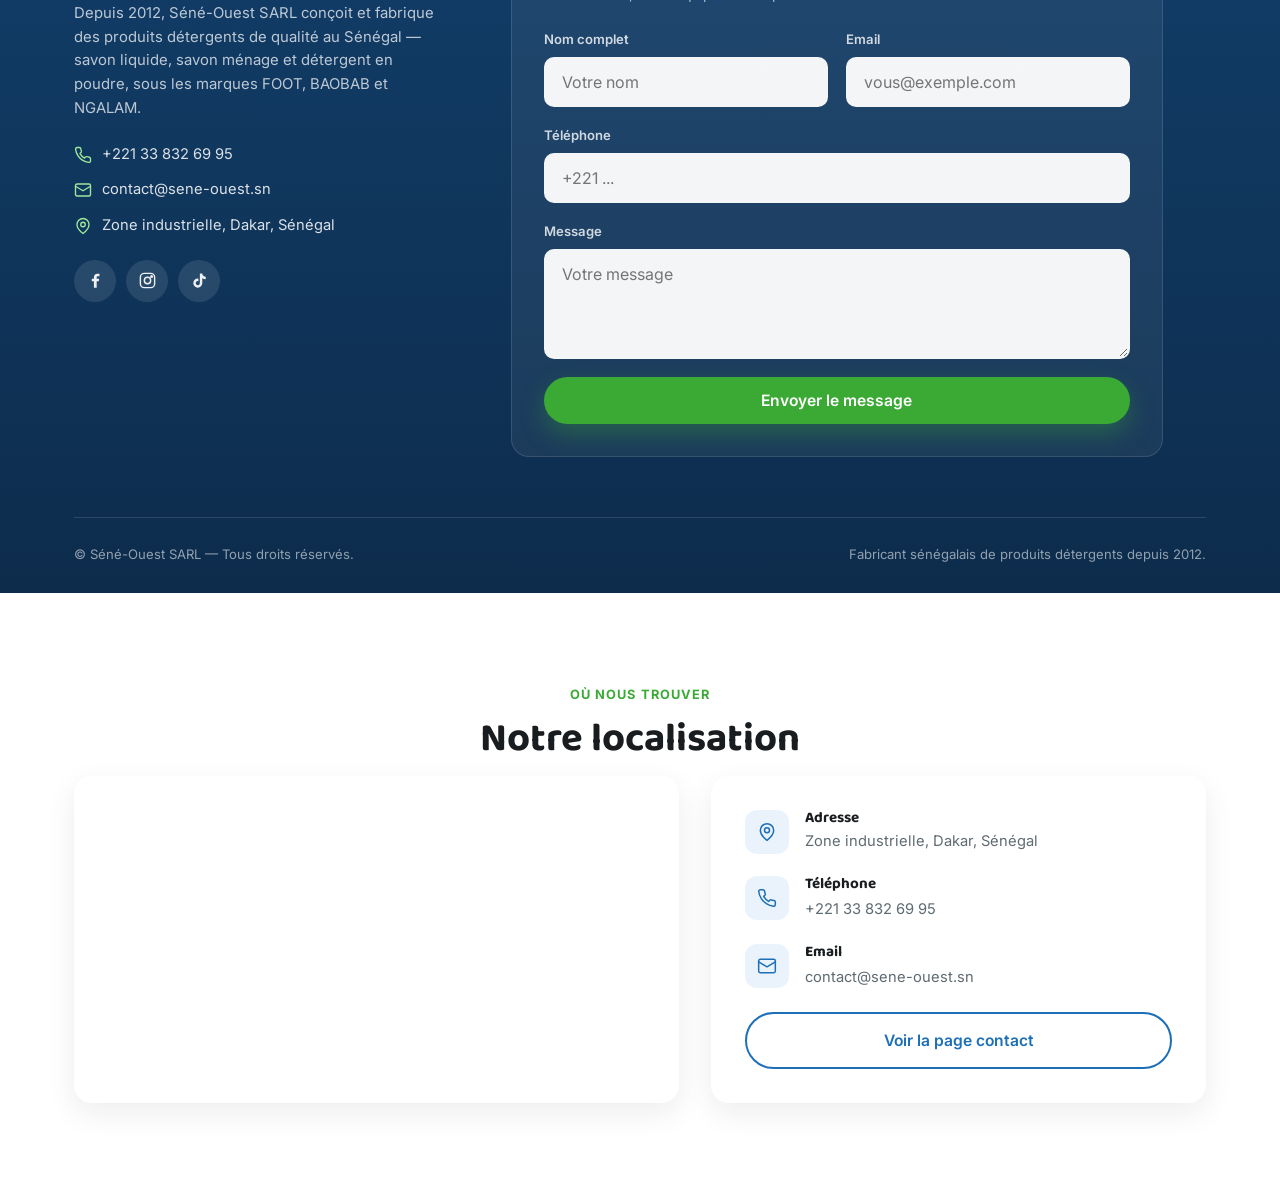
==== commit 9f63c481: "modification positionnement formulaire" ====
--- a/index.html
+++ b/index.html
@@ -141,47 +141,48 @@
     </div>
   </section>
 
-  <!-- LOCALISATION -->
-  <section class="section">
-    <div class="container">
-      <div class="section-header reveal">
-        <span class="eyebrow">Où nous trouver</span>
-        <h2 class="section-title">Notre localisation</h2>
-      </div>
-
-      <div class="map-wrap reveal reveal-delay-1">
-        <div class="map-embed">
-          <iframe src="https://www.google.com/maps?q=Dakar,Senegal&output=embed" loading="lazy" referrerpolicy="no-referrer-when-downgrade" title="Localisation Séné-Ouest SARL"></iframe>
-        </div>
-        <div class="location-card">
-          <div class="location-item">
-            <span class="location-icon">
-              <svg viewBox="0 0 24 24" fill="none" stroke="currentColor" stroke-width="1.8" stroke-linecap="round" stroke-linejoin="round"><path d="M20 10c0 6-8 12-8 12s-8-6-8-12a8 8 0 0 1 16 0Z"/><circle cx="12" cy="10" r="3"/></svg>
-            </span>
-            <div><h4>Adresse</h4><p>Zone industrielle, Dakar, Sénégal</p></div>
-          </div>
-          <div class="location-item">
-            <span class="location-icon">
-              <svg viewBox="0 0 24 24" fill="none" stroke="currentColor" stroke-width="1.8" stroke-linecap="round" stroke-linejoin="round"><path d="M22 16.9v3a2 2 0 0 1-2.2 2 19.8 19.8 0 0 1-8.6-3.1 19.5 19.5 0 0 1-6-6A19.8 19.8 0 0 1 2.1 4.2 2 2 0 0 1 4.1 2h3a2 2 0 0 1 2 1.7c.1 1 .3 2 .7 3a2 2 0 0 1-.4 2.1L8 10.1a16 16 0 0 0 6 6l1.3-1.4a2 2 0 0 1 2.1-.4c1 .3 2 .5 3 .7a2 2 0 0 1 1.6 2Z"/></svg>
-            </span>
-            <div><h4>Téléphone</h4><a href="tel:+221338326995">+221 33 832 69 95</a></div>
-          </div>
-          <div class="location-item">
-            <span class="location-icon">
-              <svg viewBox="0 0 24 24" fill="none" stroke="currentColor" stroke-width="1.8" stroke-linecap="round" stroke-linejoin="round"><rect x="2" y="4" width="20" height="16" rx="2"/><path d="m2 7 10 6 10-6"/></svg>
-            </span>
-            <div><h4>Email</h4><a href="mailto:contact@sene-ouest.sn">contact@sene-ouest.sn</a></div>
-          </div>
-          <a href="contact.html" class="btn btn-outline-dark">Voir la page contact</a>
-        </div>
-      </div>
-    </div>
-  </section>
 
 </main>
 
 <div id="site-footer"></div>
 
+<!-- LOCALISATION -->
+<section class="section">
+  <div class="container">
+    <div class="section-header reveal">
+      <span class="eyebrow">Où nous trouver</span>
+      <h2 class="section-title">Notre localisation</h2>
+    </div>
+
+    <div class="map-wrap reveal reveal-delay-1">
+      <div class="map-embed">
+        <iframe src="https://www.google.com/maps?q=Dakar,Senegal&output=embed" loading="lazy" referrerpolicy="no-referrer-when-downgrade" title="Localisation Séné-Ouest SARL"></iframe>
+      </div>
+      <div class="location-card">
+        <div class="location-item">
+          <span class="location-icon">
+            <svg viewBox="0 0 24 24" fill="none" stroke="currentColor" stroke-width="1.8" stroke-linecap="round" stroke-linejoin="round"><path d="M20 10c0 6-8 12-8 12s-8-6-8-12a8 8 0 0 1 16 0Z"/><circle cx="12" cy="10" r="3"/></svg>
+          </span>
+          <div><h4>Adresse</h4><p>Zone industrielle, Dakar, Sénégal</p></div>
+        </div>
+        <div class="location-item">
+          <span class="location-icon">
+            <svg viewBox="0 0 24 24" fill="none" stroke="currentColor" stroke-width="1.8" stroke-linecap="round" stroke-linejoin="round"><path d="M22 16.9v3a2 2 0 0 1-2.2 2 19.8 19.8 0 0 1-8.6-3.1 19.5 19.5 0 0 1-6-6A19.8 19.8 0 0 1 2.1 4.2 2 2 0 0 1 4.1 2h3a2 2 0 0 1 2 1.7c.1 1 .3 2 .7 3a2 2 0 0 1-.4 2.1L8 10.1a16 16 0 0 0 6 6l1.3-1.4a2 2 0 0 1 2.1-.4c1 .3 2 .5 3 .7a2 2 0 0 1 1.6 2Z"/></svg>
+          </span>
+          <div><h4>Téléphone</h4><a href="tel:+221338326995">+221 33 832 69 95</a></div>
+        </div>
+        <div class="location-item">
+          <span class="location-icon">
+            <svg viewBox="0 0 24 24" fill="none" stroke="currentColor" stroke-width="1.8" stroke-linecap="round" stroke-linejoin="round"><rect x="2" y="4" width="20" height="16" rx="2"/><path d="m2 7 10 6 10-6"/></svg>
+          </span>
+          <div><h4>Email</h4><a href="mailto:contact@sene-ouest.sn">contact@sene-ouest.sn</a></div>
+        </div>
+        <a href="contact.html" class="btn btn-outline-dark">Voir la page contact</a>
+      </div>
+    </div>
+  </div>
+</section>
+
 <script src="js/main.js"></script>
 </body>
 </html>
--- a/css/style.css
+++ b/css/style.css
@@ -642,6 +642,7 @@
 .product-card:hover .product-media svg { transform: scale(1.08) rotate(-3deg); }
 .product-media img.product-photo { width: 100%; height: 100%; object-fit: contain; transition: transform .4s var(--ease); }
 .product-card:hover .product-media img.product-photo { transform: scale(1.06); }
+.product-media-inner:has(img[src*="4 savon ngalam.png"]) { padding: 0; }
 
 .product-tag {
   position: absolute;
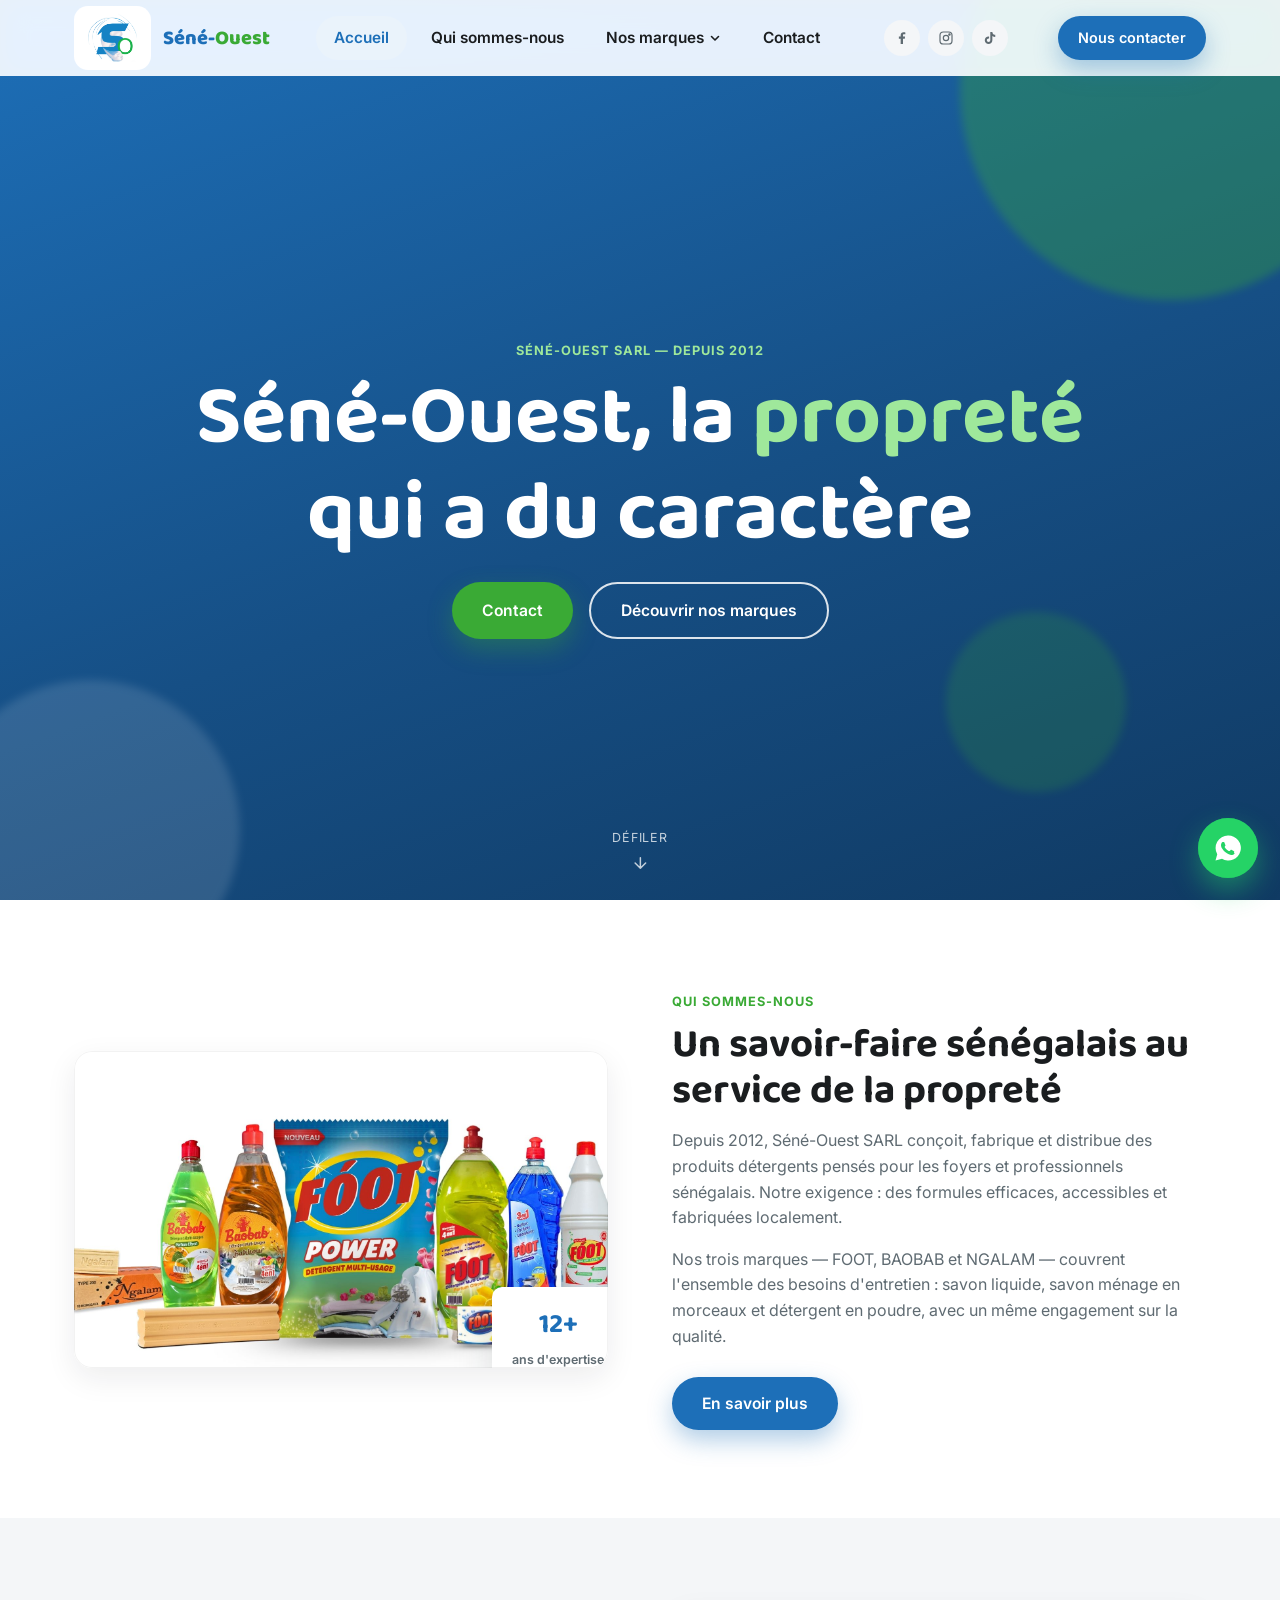
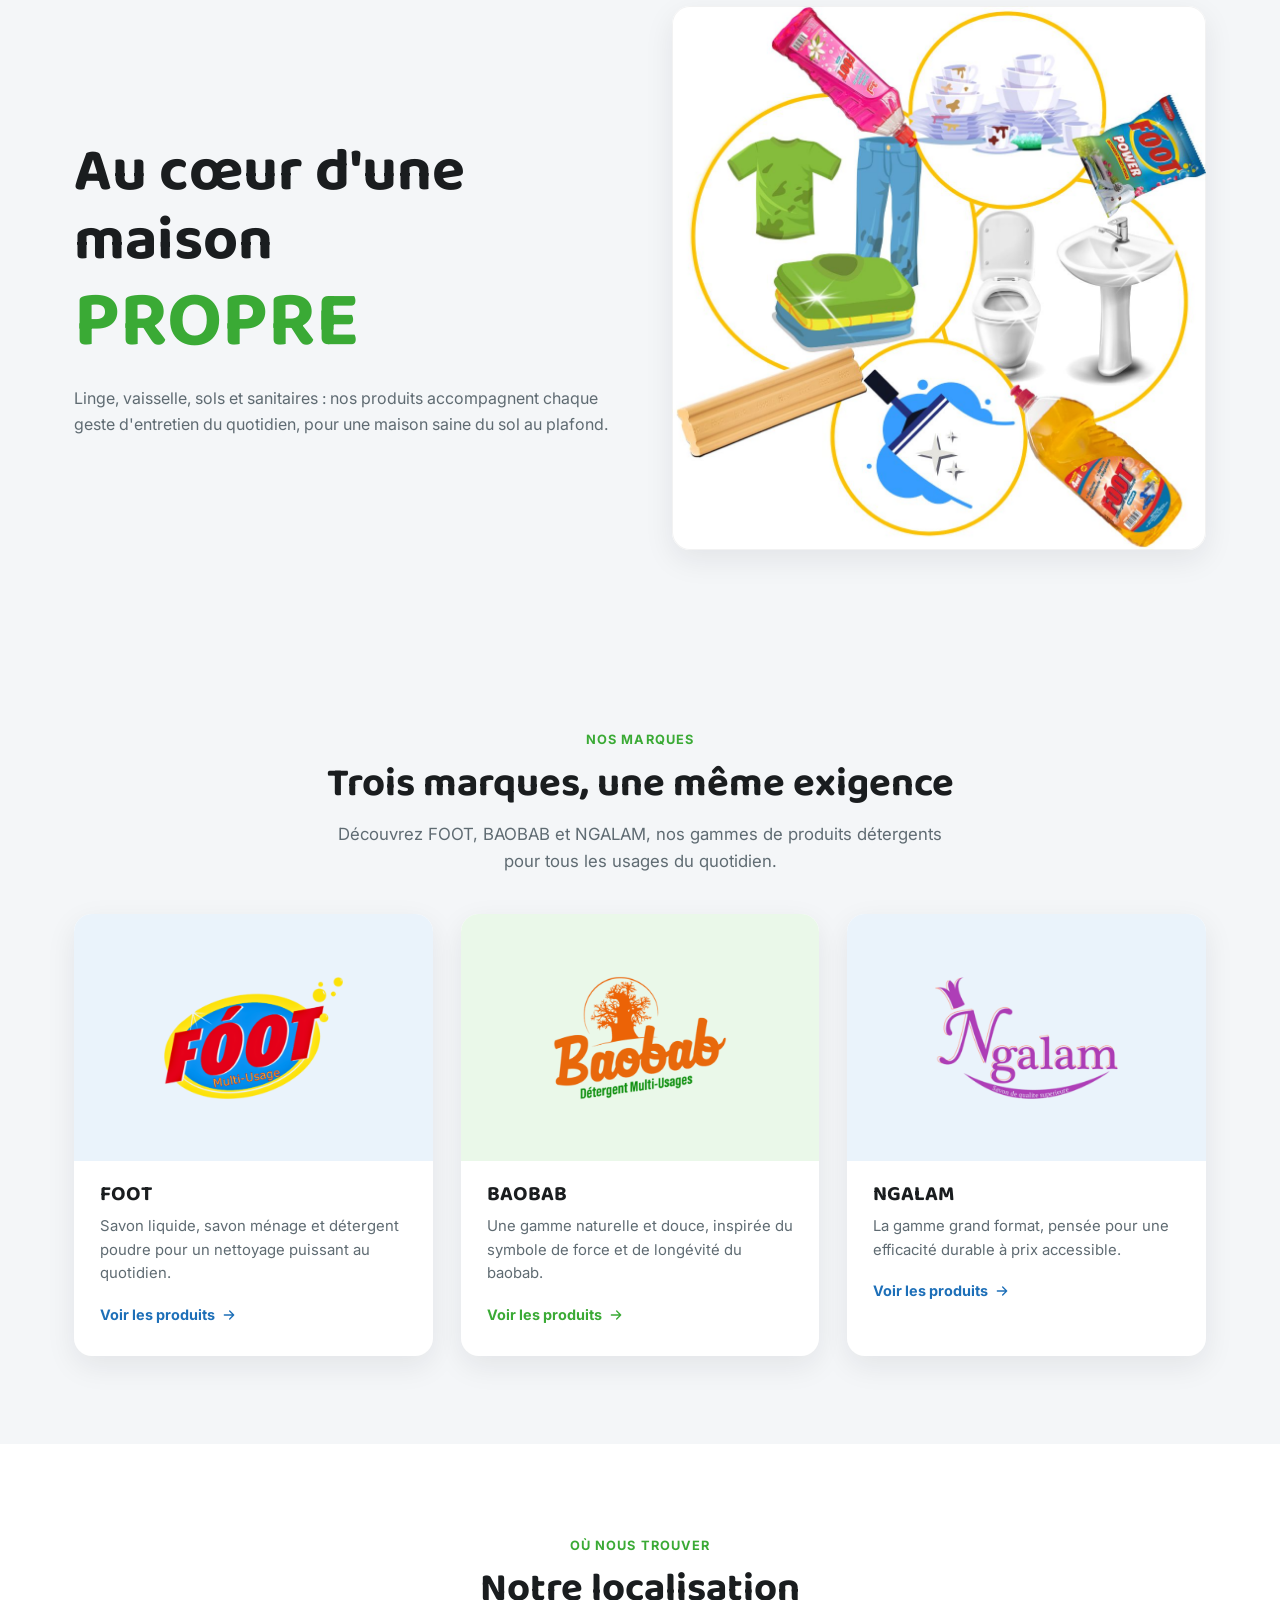
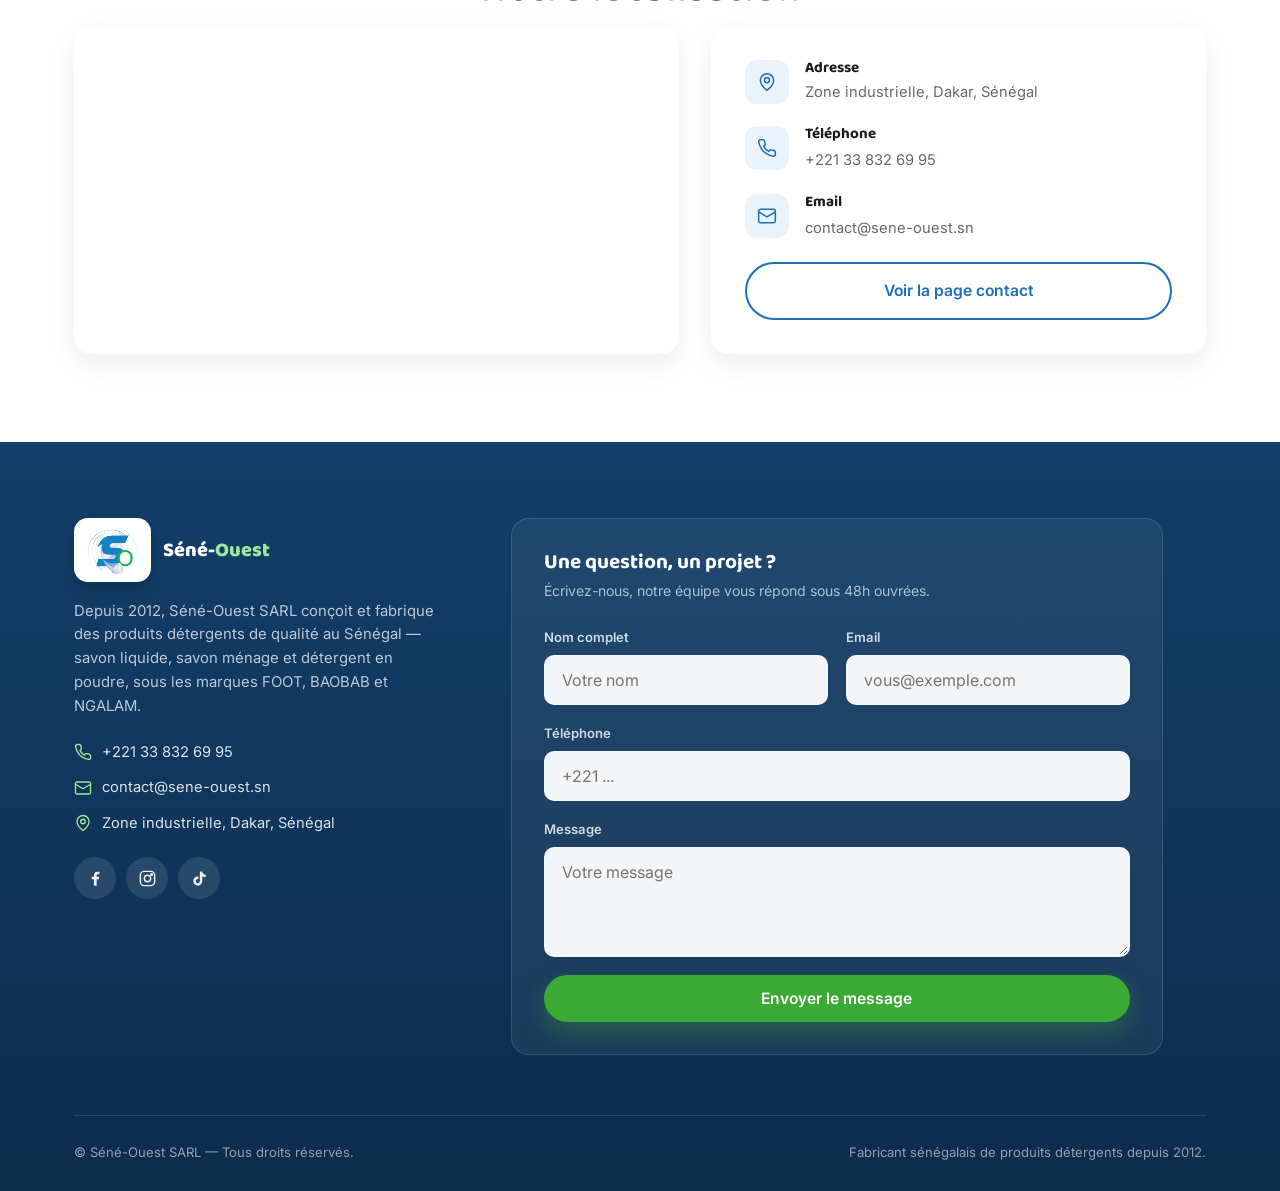
==== commit 08e5cbeb: "remettre positionnement formulaire" ====
--- a/index.html
+++ b/index.html
@@ -141,48 +141,47 @@
     </div>
   </section>
 
+  <!-- LOCALISATION -->
+  <section class="section">
+    <div class="container">
+      <div class="section-header reveal">
+        <span class="eyebrow">Où nous trouver</span>
+        <h2 class="section-title">Notre localisation</h2>
+      </div>
+
+      <div class="map-wrap reveal reveal-delay-1">
+        <div class="map-embed">
+          <iframe src="https://www.google.com/maps?q=Dakar,Senegal&output=embed" loading="lazy" referrerpolicy="no-referrer-when-downgrade" title="Localisation Séné-Ouest SARL"></iframe>
+        </div>
+        <div class="location-card">
+          <div class="location-item">
+            <span class="location-icon">
+              <svg viewBox="0 0 24 24" fill="none" stroke="currentColor" stroke-width="1.8" stroke-linecap="round" stroke-linejoin="round"><path d="M20 10c0 6-8 12-8 12s-8-6-8-12a8 8 0 0 1 16 0Z"/><circle cx="12" cy="10" r="3"/></svg>
+            </span>
+            <div><h4>Adresse</h4><p>Zone industrielle, Dakar, Sénégal</p></div>
+          </div>
+          <div class="location-item">
+            <span class="location-icon">
+              <svg viewBox="0 0 24 24" fill="none" stroke="currentColor" stroke-width="1.8" stroke-linecap="round" stroke-linejoin="round"><path d="M22 16.9v3a2 2 0 0 1-2.2 2 19.8 19.8 0 0 1-8.6-3.1 19.5 19.5 0 0 1-6-6A19.8 19.8 0 0 1 2.1 4.2 2 2 0 0 1 4.1 2h3a2 2 0 0 1 2 1.7c.1 1 .3 2 .7 3a2 2 0 0 1-.4 2.1L8 10.1a16 16 0 0 0 6 6l1.3-1.4a2 2 0 0 1 2.1-.4c1 .3 2 .5 3 .7a2 2 0 0 1 1.6 2Z"/></svg>
+            </span>
+            <div><h4>Téléphone</h4><a href="tel:+221338326995">+221 33 832 69 95</a></div>
+          </div>
+          <div class="location-item">
+            <span class="location-icon">
+              <svg viewBox="0 0 24 24" fill="none" stroke="currentColor" stroke-width="1.8" stroke-linecap="round" stroke-linejoin="round"><rect x="2" y="4" width="20" height="16" rx="2"/><path d="m2 7 10 6 10-6"/></svg>
+            </span>
+            <div><h4>Email</h4><a href="mailto:contact@sene-ouest.sn">contact@sene-ouest.sn</a></div>
+          </div>
+          <a href="contact.html" class="btn btn-outline-dark">Voir la page contact</a>
+        </div>
+      </div>
+    </div>
+  </section>
 
 </main>
 
 <div id="site-footer"></div>
 
-<!-- LOCALISATION -->
-<section class="section">
-  <div class="container">
-    <div class="section-header reveal">
-      <span class="eyebrow">Où nous trouver</span>
-      <h2 class="section-title">Notre localisation</h2>
-    </div>
-
-    <div class="map-wrap reveal reveal-delay-1">
-      <div class="map-embed">
-        <iframe src="https://www.google.com/maps?q=Dakar,Senegal&output=embed" loading="lazy" referrerpolicy="no-referrer-when-downgrade" title="Localisation Séné-Ouest SARL"></iframe>
-      </div>
-      <div class="location-card">
-        <div class="location-item">
-          <span class="location-icon">
-            <svg viewBox="0 0 24 24" fill="none" stroke="currentColor" stroke-width="1.8" stroke-linecap="round" stroke-linejoin="round"><path d="M20 10c0 6-8 12-8 12s-8-6-8-12a8 8 0 0 1 16 0Z"/><circle cx="12" cy="10" r="3"/></svg>
-          </span>
-          <div><h4>Adresse</h4><p>Zone industrielle, Dakar, Sénégal</p></div>
-        </div>
-        <div class="location-item">
-          <span class="location-icon">
-            <svg viewBox="0 0 24 24" fill="none" stroke="currentColor" stroke-width="1.8" stroke-linecap="round" stroke-linejoin="round"><path d="M22 16.9v3a2 2 0 0 1-2.2 2 19.8 19.8 0 0 1-8.6-3.1 19.5 19.5 0 0 1-6-6A19.8 19.8 0 0 1 2.1 4.2 2 2 0 0 1 4.1 2h3a2 2 0 0 1 2 1.7c.1 1 .3 2 .7 3a2 2 0 0 1-.4 2.1L8 10.1a16 16 0 0 0 6 6l1.3-1.4a2 2 0 0 1 2.1-.4c1 .3 2 .5 3 .7a2 2 0 0 1 1.6 2Z"/></svg>
-          </span>
-          <div><h4>Téléphone</h4><a href="tel:+221338326995">+221 33 832 69 95</a></div>
-        </div>
-        <div class="location-item">
-          <span class="location-icon">
-            <svg viewBox="0 0 24 24" fill="none" stroke="currentColor" stroke-width="1.8" stroke-linecap="round" stroke-linejoin="round"><rect x="2" y="4" width="20" height="16" rx="2"/><path d="m2 7 10 6 10-6"/></svg>
-          </span>
-          <div><h4>Email</h4><a href="mailto:contact@sene-ouest.sn">contact@sene-ouest.sn</a></div>
-        </div>
-        <a href="contact.html" class="btn btn-outline-dark">Voir la page contact</a>
-      </div>
-    </div>
-  </div>
-</section>
-
 <script src="js/main.js"></script>
 </body>
 </html>
--- a/css/style.css
+++ b/css/style.css
@@ -701,6 +701,10 @@
 .location-item p, .location-item a { color: var(--gray); font-size: .92rem; }
 .location-item a:hover { color: var(--blue); }
 
+@media (max-width: 599px) {
+  .location-card .location-item { display: none; }
+}
+
 /* ==========================================================================
    Footer + Contact form
    ========================================================================== */
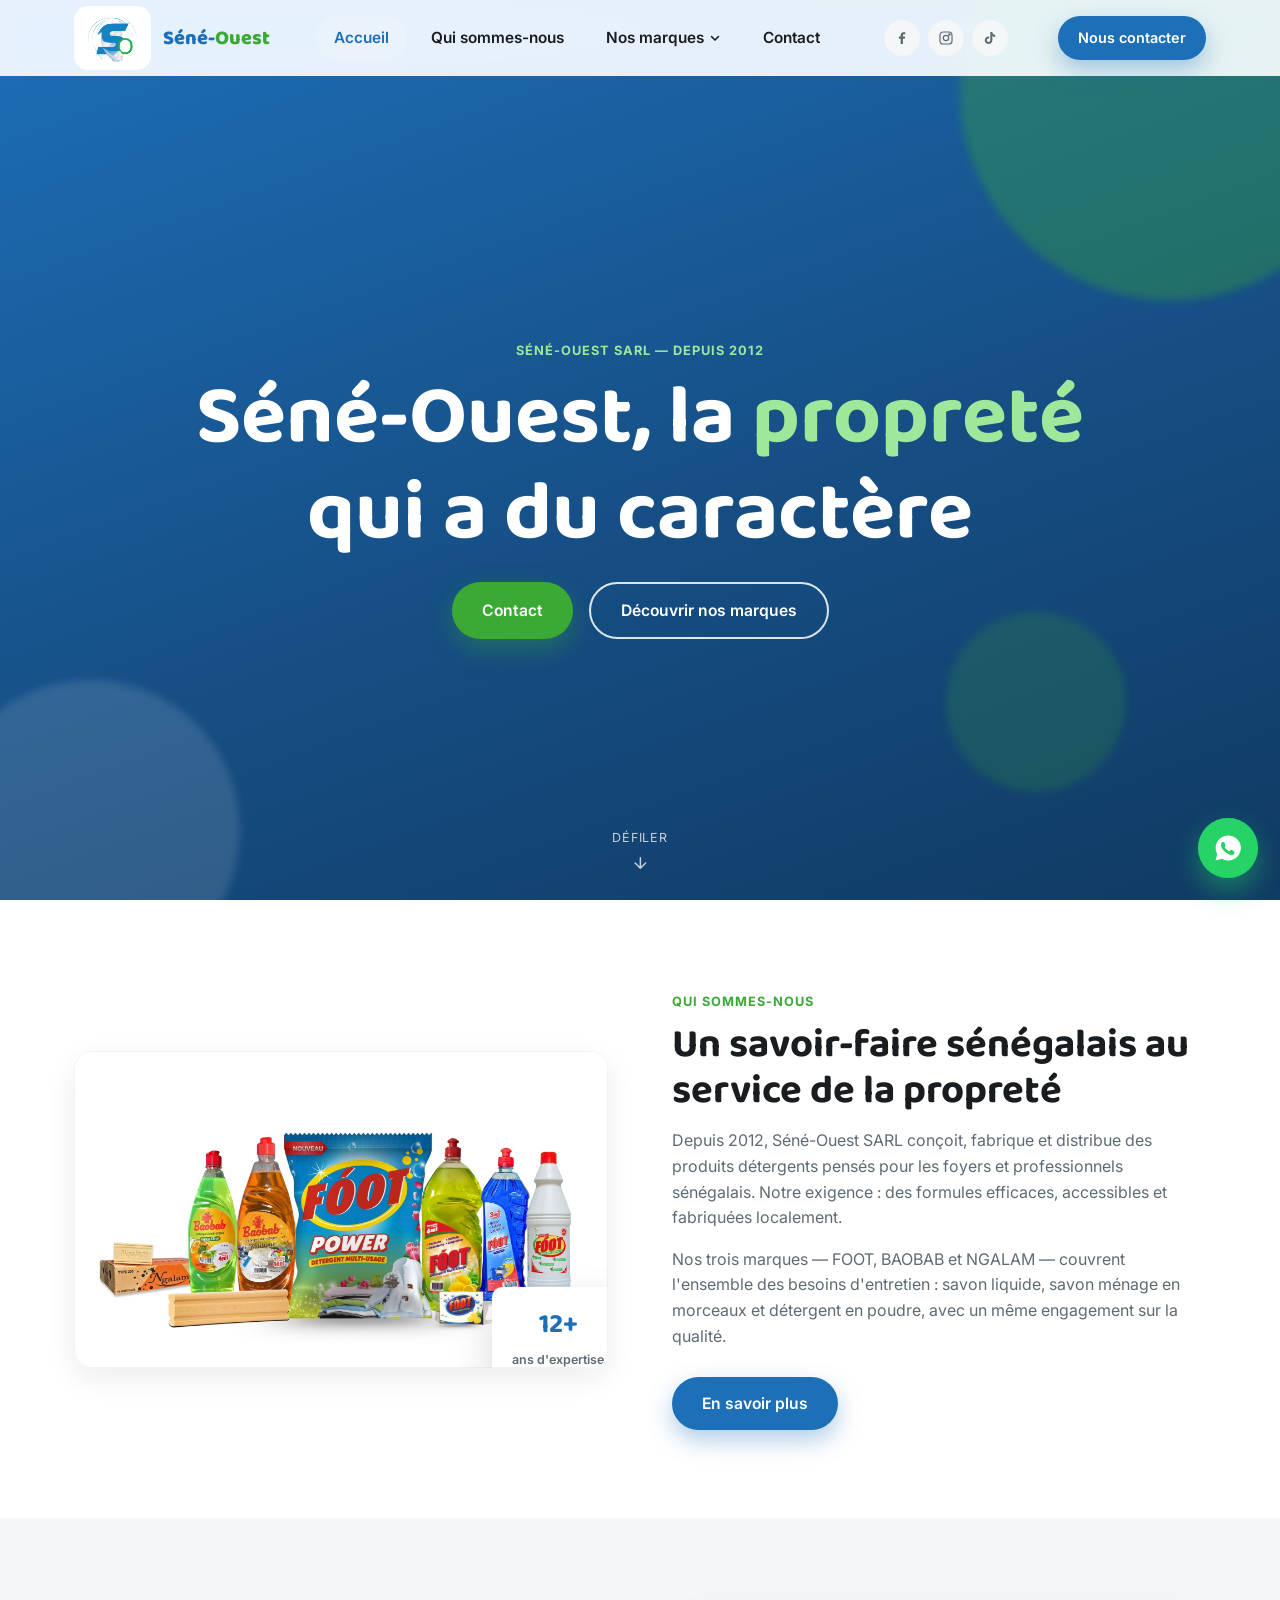
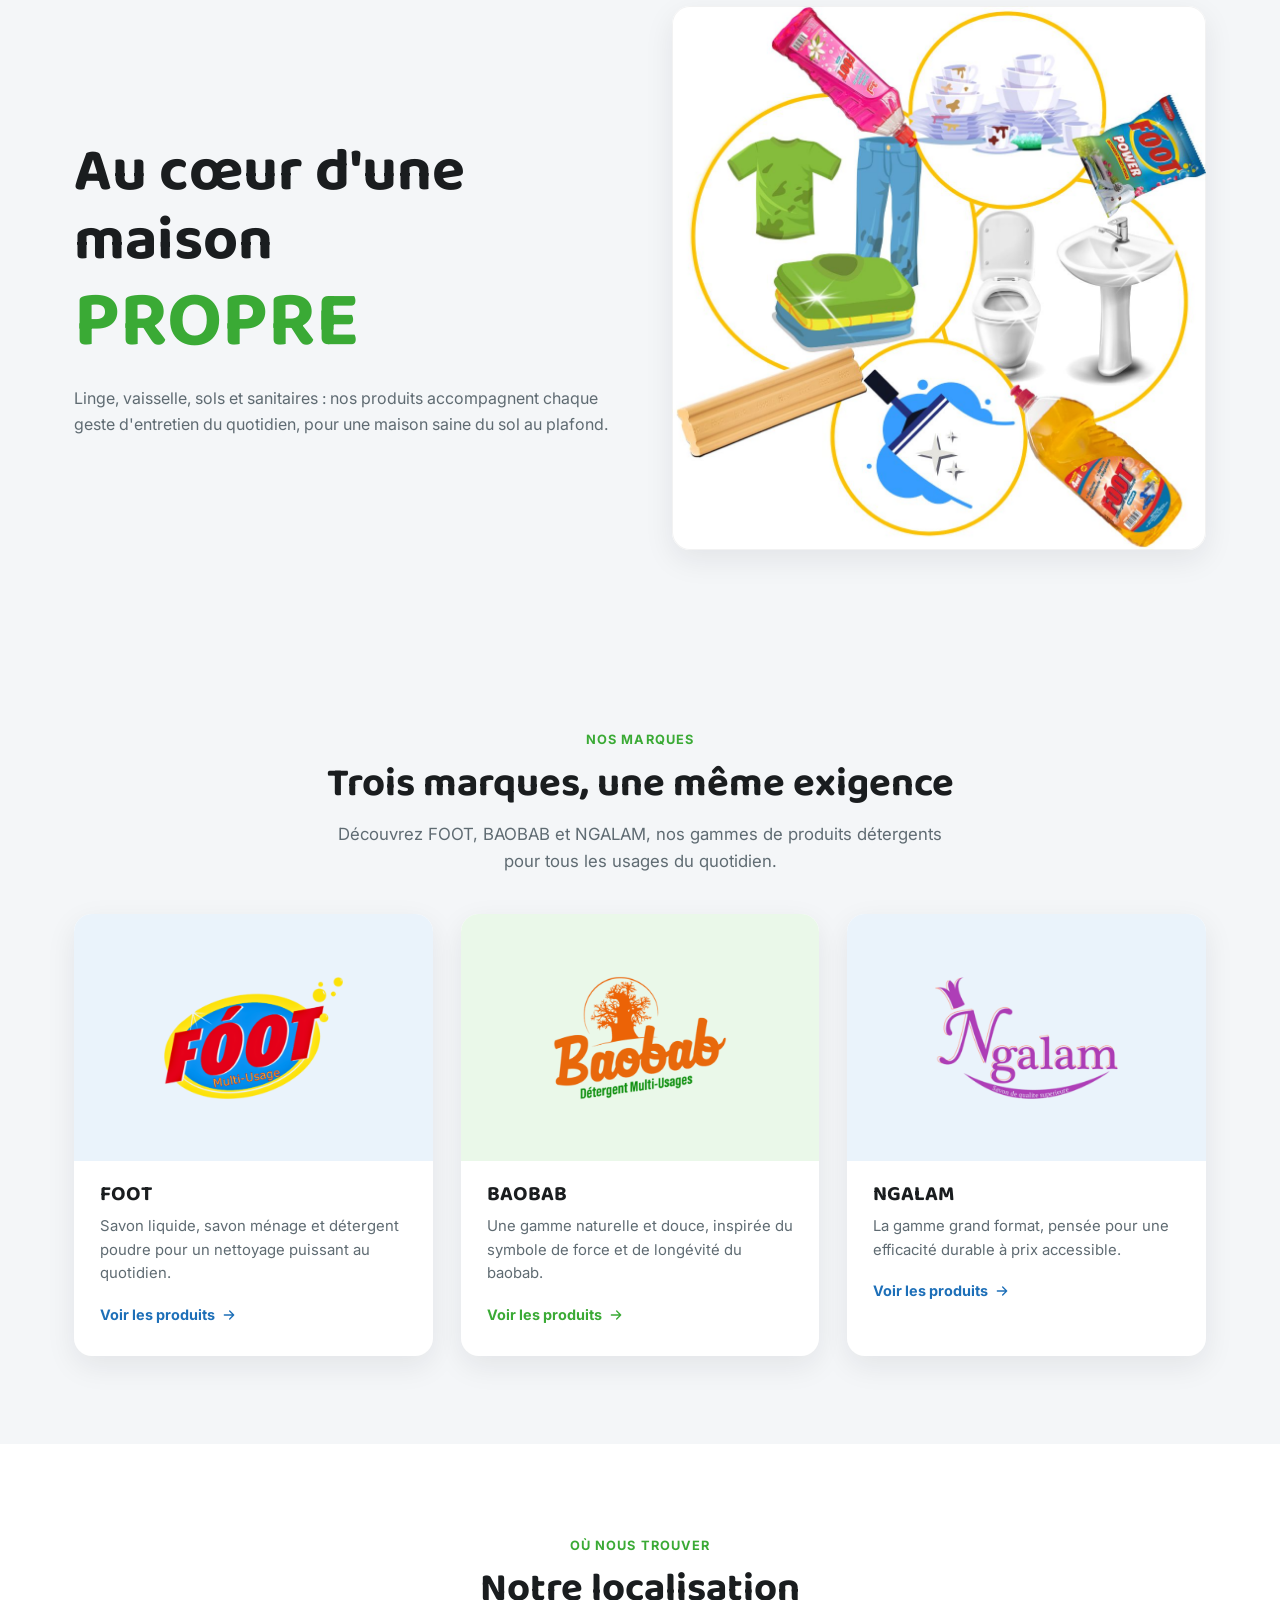
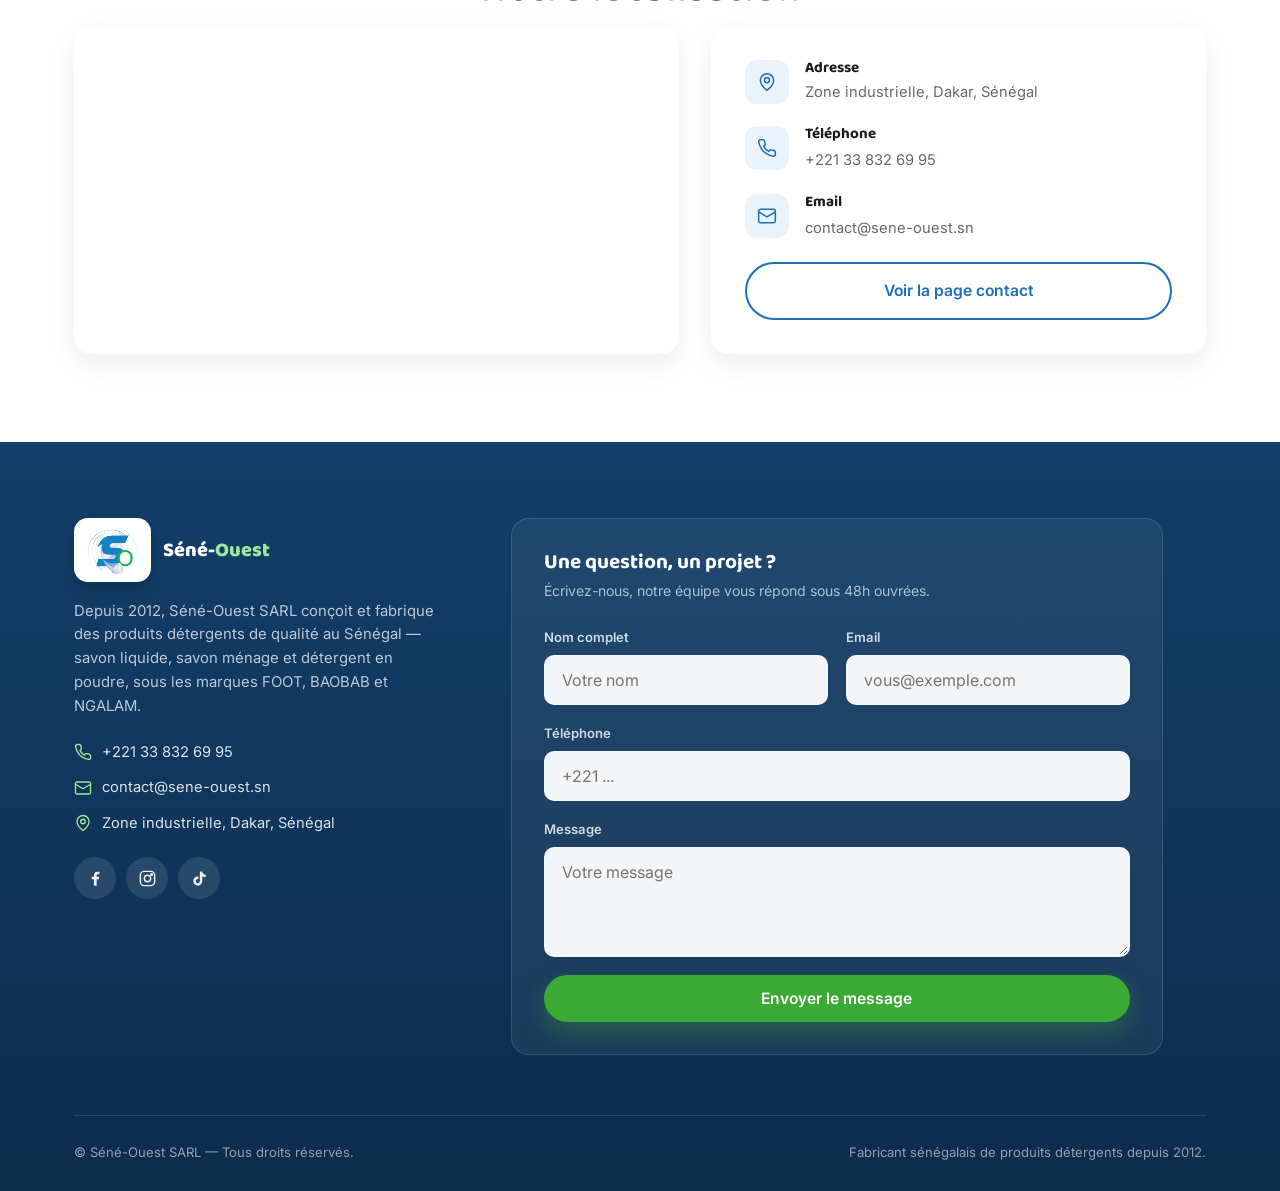
==== commit 78d4bc7c: "centrer texte" ====
--- a/index.html
+++ b/index.html
@@ -48,7 +48,7 @@
     <div class="container">
       <div class="about-grid">
         <div class="about-photo reveal" style="aspect-ratio:16/9.5">
-          <img src="img/sene-ouest-produits.jpg" alt="Produits Séné-Ouest — FOOT, BAOBAB, NGALAM" class="about-photo-img">
+          <img src="img/sene-ouest-produits.jpg" alt="Produits Séné-Ouest — FOOT, BAOBAB, NGALAM" class="about-photo-img about-photo-img--contain">
           <div class="about-badge">
             <strong>12+</strong>
             <span>ans d'expertise</span>
@@ -151,7 +151,7 @@
 
       <div class="map-wrap reveal reveal-delay-1">
         <div class="map-embed">
-          <iframe src="https://www.google.com/maps?q=Dakar,Senegal&output=embed" loading="lazy" referrerpolicy="no-referrer-when-downgrade" title="Localisation Séné-Ouest SARL"></iframe>
+          <iframe src="https://www.google.com/maps?q=SENEOUEST,%20PH77%2BFQQ,%20Unnamed%20Road,%20Dakar&output=embed" loading="lazy" referrerpolicy="no-referrer-when-downgrade" title="Localisation Séné-Ouest SARL"></iframe>
         </div>
         <div class="location-card">
           <div class="location-item">
--- a/css/style.css
+++ b/css/style.css
@@ -3,7 +3,7 @@
    Charte : bleu #1D6FB8 / vert #3AAA35, fond blanc dominant
    ========================================================================== */
 
-@import url('https://fonts.googleapis.com/css2?family=Baloo+2:wght@500;600;700;800&family=Inter:wght@400;500;600;700&display=swap');
+@import url('https://fonts.googleapis.com/css2?family=Baloo+2:wght@500;600;700;800&family=Inter:wght@400;500;600;700;900&display=swap');
 
 :root {
   --blue: #1D6FB8;
@@ -453,6 +453,7 @@
 .about-photo svg { width: 100%; height: 100%; }
 .about-photo img.brand-logo-photo { width: 100%; height: 100%; object-fit: contain; padding: 48px; box-sizing: border-box; }
 .about-photo img.about-photo-img { width: 100%; height: 100%; object-fit: cover; object-position: center; display: block; }
+.about-photo img.about-photo-img--contain { object-fit: contain; background: var(--white); }
 .about-photo::after {
   content: '';
   position: absolute;
@@ -477,6 +478,22 @@
 
 .about-text p { color: var(--gray); margin-bottom: 16px; }
 .about-text .btn { margin-top: 12px; }
+
+@media (max-width: 599px) {
+  body[data-page="qui-sommes-nous"] .about-text {
+    background: linear-gradient(rgba(255,255,255,.6), rgba(255,255,255,.6)), url('../img/Séné-Ouest SARL image arrière plan.jpg') center/cover no-repeat;
+    border-radius: var(--radius);
+    padding: 24px;
+  }
+  body[data-page="qui-sommes-nous"] .about-text p {
+    font-weight: 900;
+    text-shadow: 0 2px 6px rgba(0,0,0,.15);
+    color: #000000;
+  }
+  body[data-page="qui-sommes-nous"] .about-grid .about-photo {
+    display: none;
+  }
+}
 
 .maison-title {
   font-size: clamp(2.3rem, 5vw, 3.8rem);
